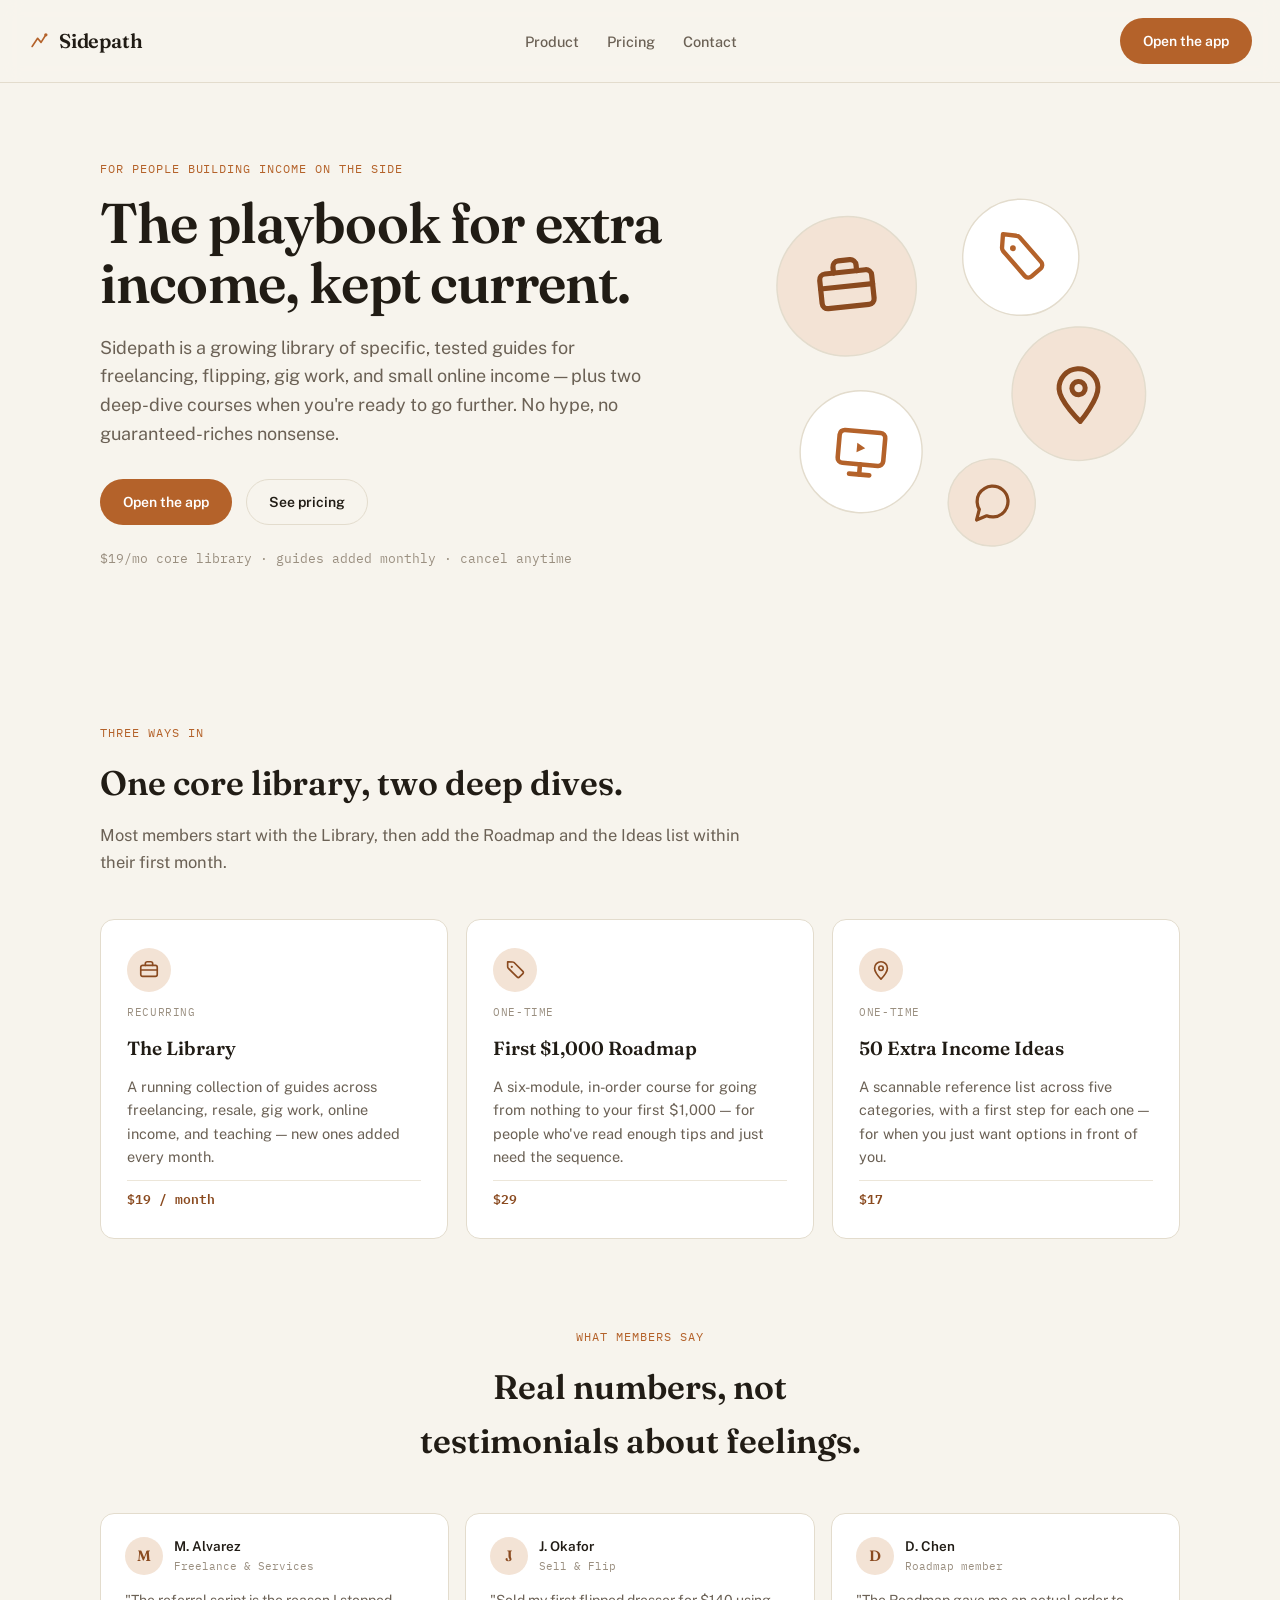
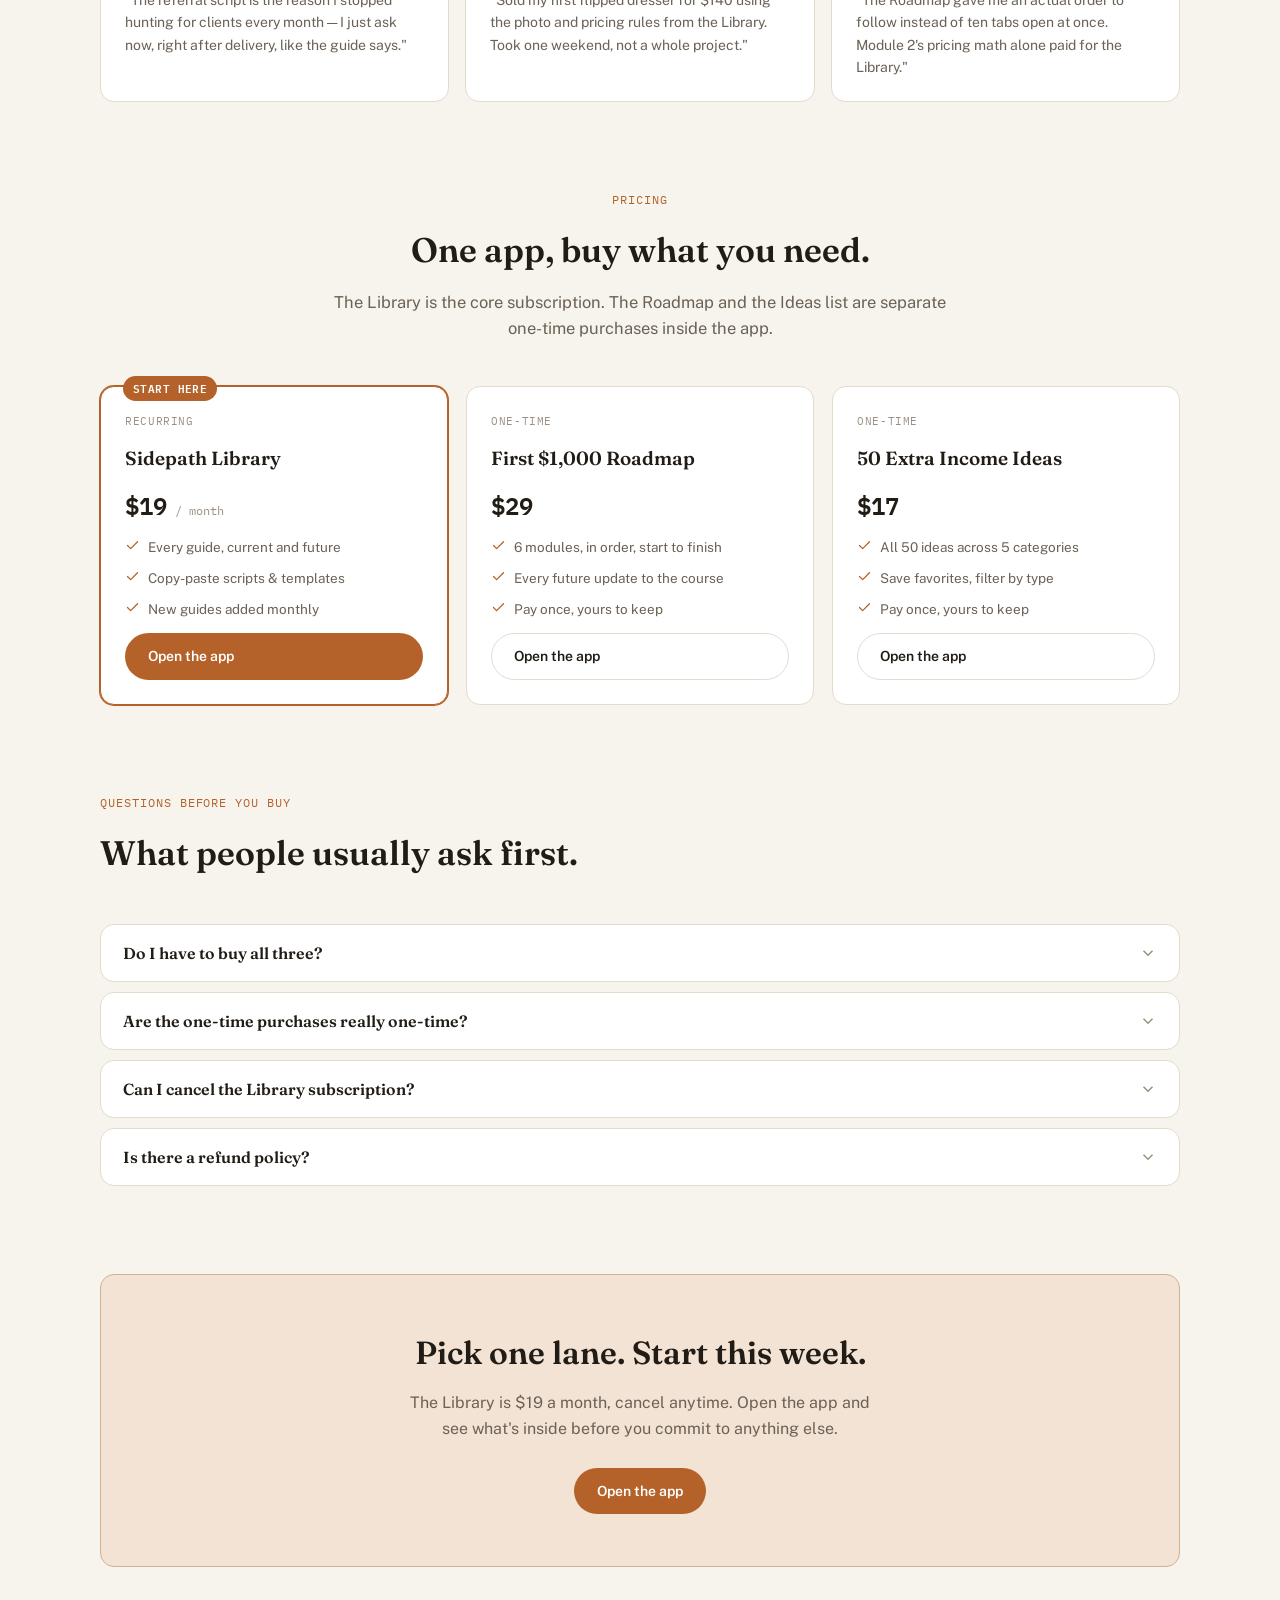
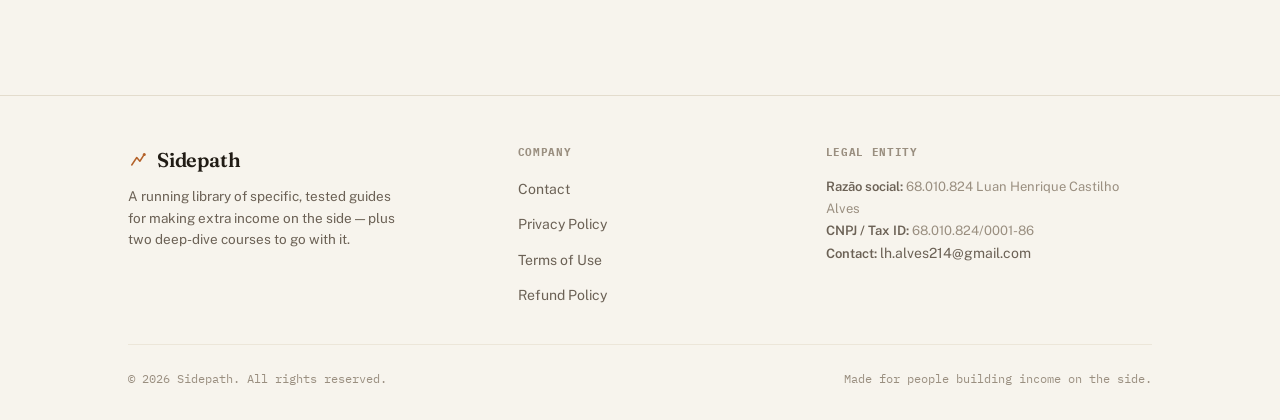
==== index.html @ c74b39d9 "Add marketing site (vitrine) at the domain root, move app to /app Public-facing site: homepage, pric" ====
<!doctype html>
<html lang="en">
<head>
<meta charset="UTF-8">
<meta name="viewport" content="width=device-width, initial-scale=1.0">
<title>Sidepath — Extra Income, Explained</title>
<meta name="description" content="A running library of specific, tested guides for making extra income on the side — plus two deep-dive courses. No hype, updated monthly.">
<link rel="stylesheet" href="/marketing.css">
</head>
<body>

<svg style="display:none" aria-hidden="true">
  <symbol id="icon-check" viewBox="0 0 24 24" fill="none" stroke="currentColor" stroke-width="2" stroke-linecap="round" stroke-linejoin="round"><polyline points="20 6 9 17 4 12"/></symbol>
  <symbol id="icon-freelance" viewBox="0 0 24 24" fill="none" stroke="currentColor" stroke-width="1.8" stroke-linecap="round" stroke-linejoin="round"><rect x="3" y="7" width="18" height="12" rx="2"/><path d="M8 7V5a2 2 0 0 1 2-2h4a2 2 0 0 1 2 2v2"/><line x1="3" y1="12" x2="21" y2="12"/></symbol>
  <symbol id="icon-sell" viewBox="0 0 24 24" fill="none" stroke="currentColor" stroke-width="1.8" stroke-linecap="round" stroke-linejoin="round"><path d="M20.59 13.41 11 3.83A2 2 0 0 0 9.59 3.24L4 3v5.59a2 2 0 0 0 .59 1.41l9.59 9.59a2 2 0 0 0 2.82 0l3.59-3.59a2 2 0 0 0 0-2.59Z"/><circle cx="8.5" cy="8.5" r="1.2" fill="currentColor" stroke="none"/></symbol>
  <symbol id="icon-gig" viewBox="0 0 24 24" fill="none" stroke="currentColor" stroke-width="1.8" stroke-linecap="round" stroke-linejoin="round"><path d="M12 22s7-7.5 7-12a7 7 0 1 0-14 0c0 4.5 7 12 7 12z"/><circle cx="12" cy="10" r="2.4"/></symbol>
  <symbol id="icon-online" viewBox="0 0 24 24" fill="none" stroke="currentColor" stroke-width="1.8" stroke-linecap="round" stroke-linejoin="round"><rect x="3" y="4" width="18" height="13" rx="2"/><line x1="8" y1="21" x2="16" y2="21"/><line x1="12" y1="17" x2="12" y2="21"/><path d="M10.2 8.6v3.8l3.3-1.9Z" fill="currentColor" stroke="none"/></symbol>
  <symbol id="icon-teach" viewBox="0 0 24 24" fill="none" stroke="currentColor" stroke-width="1.8" stroke-linecap="round" stroke-linejoin="round"><path d="M21 11.5a8.38 8.38 0 0 1-.9 3.8 8.5 8.5 0 0 1-7.6 4.7 8.38 8.38 0 0 1-3.8-.9L3 21l1.9-5.7a8.38 8.38 0 0 1-.9-3.8 8.5 8.5 0 0 1 4.7-7.6 8.38 8.38 0 0 1 3.8-.9h.5a8.48 8.48 0 0 1 8 8v.5z"/></symbol>
</svg>

<header class="site-nav">
  <a href="/" class="brand">
    <svg width="22" height="22" viewBox="0 0 32 32" aria-hidden="true"><path d="M6 24 L14 12 L19 18 L26 7" fill="none" stroke="currentColor" stroke-width="2.4" stroke-linecap="round" stroke-linejoin="round"/><circle cx="26" cy="7" r="2.4" fill="currentColor"/></svg>
    <span class="brand-name">Sidepath</span>
  </a>
  <nav class="nav-links">
    <a href="#product">Product</a>
    <a href="#pricing">Pricing</a>
    <a href="/contact.html">Contact</a>
  </nav>
  <a href="/app/" class="btn btn-primary">Open the app</a>
</header>

<main>

  <section class="shell hero">
    <div>
      <div class="eyebrow">For people building income on the side</div>
      <h1>The playbook for extra income, kept current.</h1>
      <p class="hero-lede">Sidepath is a growing library of specific, tested guides for freelancing, flipping, gig work, and small online income — plus two deep-dive courses when you're ready to go further. No hype, no guaranteed-riches nonsense.</p>
      <div class="hero-cta-row">
        <a href="/app/" class="btn btn-primary">Open the app</a>
        <a href="#pricing" class="btn btn-ghost">See pricing</a>
      </div>
      <span class="hero-note">$19/mo core library &middot; guides added monthly &middot; cancel anytime</span>
    </div>
    <svg class="hero-art" viewBox="0 0 320 260" aria-hidden="true">
      <g transform="rotate(-6 90 76)"><circle cx="90" cy="76" r="48" fill="var(--accent-soft)" stroke="var(--line)"/><use href="#icon-freelance" x="66" y="52" width="48" height="48" style="color:var(--accent-strong)"/></g>
      <g transform="rotate(4 210 56)"><circle cx="210" cy="56" r="40" fill="var(--paper-raised)" stroke="var(--line)"/><use href="#icon-sell" x="190" y="36" width="40" height="40" style="color:var(--accent)"/></g>
      <g transform="rotate(-3 250 150)"><circle cx="250" cy="150" r="46" fill="var(--accent-soft)" stroke="var(--line)"/><use href="#icon-gig" x="227" y="127" width="46" height="46" style="color:var(--accent-strong)"/></g>
      <g transform="rotate(5 100 190)"><circle cx="100" cy="190" r="42" fill="var(--paper-raised)" stroke="var(--line)"/><use href="#icon-online" x="79" y="169" width="42" height="42" style="color:var(--accent)"/></g>
      <g transform="rotate(-4 190 225)"><circle cx="190" cy="225" r="30" fill="var(--accent-soft)" stroke="var(--line)"/><use href="#icon-teach" x="175" y="210" width="30" height="30" style="color:var(--accent-strong)"/></g>
    </svg>
  </section>

  <section class="shell section" id="product">
    <div class="section-head">
      <div class="eyebrow">Three ways in</div>
      <h2>One core library, two deep dives.</h2>
      <p>Most members start with the Library, then add the Roadmap and the Ideas list within their first month.</p>
    </div>
    <div class="pillars-grid">
      <div class="pillar-card">
        <span class="pillar-icon"><svg viewBox="0 0 24 24"><use href="#icon-freelance"/></svg></span>
        <span class="pillar-kind">Recurring</span>
        <h3>The Library</h3>
        <p>A running collection of guides across freelancing, resale, gig work, online income, and teaching — new ones added every month.</p>
        <span class="pillar-price">$19 / month</span>
      </div>
      <div class="pillar-card">
        <span class="pillar-icon"><svg viewBox="0 0 24 24"><use href="#icon-sell"/></svg></span>
        <span class="pillar-kind">One-time</span>
        <h3>First $1,000 Roadmap</h3>
        <p>A six-module, in-order course for going from nothing to your first $1,000 — for people who've read enough tips and just need the sequence.</p>
        <span class="pillar-price">$29</span>
      </div>
      <div class="pillar-card">
        <span class="pillar-icon"><svg viewBox="0 0 24 24"><use href="#icon-gig"/></svg></span>
        <span class="pillar-kind">One-time</span>
        <h3>50 Extra Income Ideas</h3>
        <p>A scannable reference list across five categories, with a first step for each one — for when you just want options in front of you.</p>
        <span class="pillar-price">$17</span>
      </div>
    </div>
  </section>

  <section class="shell section" style="padding-top:0">
    <div class="section-head center" style="margin-left:auto;margin-right:auto">
      <div class="eyebrow">What members say</div>
      <h2>Real numbers, not testimonials about feelings.</h2>
    </div>
    <div class="testimonial-grid">
      <div class="testimonial-card">
        <div class="testimonial-head">
          <span class="avatar-circle">M</span>
          <div><span class="t-name">M. Alvarez</span><span class="t-role">Freelance &amp; Services</span></div>
        </div>
        <p>"The referral script is the reason I stopped hunting for clients every month — I just ask now, right after delivery, like the guide says."</p>
      </div>
      <div class="testimonial-card">
        <div class="testimonial-head">
          <span class="avatar-circle">J</span>
          <div><span class="t-name">J. Okafor</span><span class="t-role">Sell &amp; Flip</span></div>
        </div>
        <p>"Sold my first flipped dresser for $140 using the photo and pricing rules from the Library. Took one weekend, not a whole project."</p>
      </div>
      <div class="testimonial-card">
        <div class="testimonial-head">
          <span class="avatar-circle">D</span>
          <div><span class="t-name">D. Chen</span><span class="t-role">Roadmap member</span></div>
        </div>
        <p>"The Roadmap gave me an actual order to follow instead of ten tabs open at once. Module 2's pricing math alone paid for the Library."</p>
      </div>
    </div>
  </section>

  <section class="shell section" id="pricing" style="padding-top:0">
    <div class="section-head center" style="margin-left:auto;margin-right:auto">
      <div class="eyebrow">Pricing</div>
      <h2>One app, buy what you need.</h2>
      <p>The Library is the core subscription. The Roadmap and the Ideas list are separate one-time purchases inside the app.</p>
    </div>
    <div class="pricing-grid">
      <div class="price-card primary">
        <span class="best-for-badge">Start here</span>
        <span class="price-kind">Recurring</span>
        <span class="price-name">Sidepath Library</span>
        <div class="price-figures"><span class="price-full">$19</span><span class="price-period">/ month</span></div>
        <ul class="price-features">
          <li><svg viewBox="0 0 24 24"><use href="#icon-check"/></svg>Every guide, current and future</li>
          <li><svg viewBox="0 0 24 24"><use href="#icon-check"/></svg>Copy-paste scripts &amp; templates</li>
          <li><svg viewBox="0 0 24 24"><use href="#icon-check"/></svg>New guides added monthly</li>
        </ul>
        <a href="/app/" class="btn btn-primary">Open the app</a>
      </div>
      <div class="price-card">
        <span class="price-kind">One-time</span>
        <span class="price-name">First $1,000 Roadmap</span>
        <div class="price-figures"><span class="price-full">$29</span></div>
        <ul class="price-features">
          <li><svg viewBox="0 0 24 24"><use href="#icon-check"/></svg>6 modules, in order, start to finish</li>
          <li><svg viewBox="0 0 24 24"><use href="#icon-check"/></svg>Every future update to the course</li>
          <li><svg viewBox="0 0 24 24"><use href="#icon-check"/></svg>Pay once, yours to keep</li>
        </ul>
        <a href="/app/" class="btn btn-ghost">Open the app</a>
      </div>
      <div class="price-card">
        <span class="price-kind">One-time</span>
        <span class="price-name">50 Extra Income Ideas</span>
        <div class="price-figures"><span class="price-full">$17</span></div>
        <ul class="price-features">
          <li><svg viewBox="0 0 24 24"><use href="#icon-check"/></svg>All 50 ideas across 5 categories</li>
          <li><svg viewBox="0 0 24 24"><use href="#icon-check"/></svg>Save favorites, filter by type</li>
          <li><svg viewBox="0 0 24 24"><use href="#icon-check"/></svg>Pay once, yours to keep</li>
        </ul>
        <a href="/app/" class="btn btn-ghost">Open the app</a>
      </div>
    </div>
  </section>

  <section class="shell section" style="padding-top:0">
    <div class="section-head">
      <div class="eyebrow">Questions before you buy</div>
      <h2>What people usually ask first.</h2>
    </div>
    <div class="faq-list">
      <div class="faq-item">
        <button class="faq-question"><span>Do I have to buy all three?</span><svg class="chev" viewBox="0 0 24 24" width="18" height="18" fill="none" stroke="currentColor" stroke-width="2"><polyline points="6 9 12 15 18 9"/></svg></button>
        <div class="faq-answer"><p>No. The Library alone works on its own for $19/month. The Roadmap and the Ideas list are optional add-ons — buy either one whenever you actually want it, or never.</p></div>
      </div>
      <div class="faq-item">
        <button class="faq-question"><span>Are the one-time purchases really one-time?</span><svg class="chev" viewBox="0 0 24 24" width="18" height="18" fill="none" stroke="currentColor" stroke-width="2"><polyline points="6 9 12 15 18 9"/></svg></button>
        <div class="faq-answer"><p>Yes. Pay once for the Roadmap or the Ideas list and they're yours to keep — no recurring charge, no expiration.</p></div>
      </div>
      <div class="faq-item">
        <button class="faq-question"><span>Can I cancel the Library subscription?</span><svg class="chev" viewBox="0 0 24 24" width="18" height="18" fill="none" stroke="currentColor" stroke-width="2"><polyline points="6 9 12 15 18 9"/></svg></button>
        <div class="faq-answer"><p>Anytime, from inside the app — no retention calls, no hoops. Canceling only affects the Library; any Roadmap or Ideas purchase stays unlocked.</p></div>
      </div>
      <div class="faq-item">
        <button class="faq-question"><span>Is there a refund policy?</span><svg class="chev" viewBox="0 0 24 24" width="18" height="18" fill="none" stroke="currentColor" stroke-width="2"><polyline points="6 9 12 15 18 9"/></svg></button>
        <div class="faq-answer"><p>Yes — see our <a href="/refund.html">Refund Policy</a> for the exact windows and how to request one.</p></div>
      </div>
    </div>
  </section>

  <section class="shell section" style="padding-top:0">
    <div class="final-cta">
      <h2>Pick one lane. Start this week.</h2>
      <p>The Library is $19 a month, cancel anytime. Open the app and see what's inside before you commit to anything else.</p>
      <a href="/app/" class="btn btn-primary">Open the app</a>
    </div>
  </section>

</main>

<footer class="site-footer">
  <div class="shell">
    <div class="footer-grid">
      <div class="footer-brand">
        <a href="/" class="brand">
          <svg width="20" height="20" viewBox="0 0 32 32" aria-hidden="true"><path d="M6 24 L14 12 L19 18 L26 7" fill="none" stroke="currentColor" stroke-width="2.4" stroke-linecap="round" stroke-linejoin="round"/><circle cx="26" cy="7" r="2.4" fill="currentColor"/></svg>
          <span class="brand-name">Sidepath</span>
        </a>
        <p>A running library of specific, tested guides for making extra income on the side — plus two deep-dive courses to go with it.</p>
      </div>
      <div class="footer-col">
        <h4>Company</h4>
        <ul>
          <li><a href="/contact.html">Contact</a></li>
          <li><a href="/privacy.html">Privacy Policy</a></li>
          <li><a href="/terms.html">Terms of Use</a></li>
          <li><a href="/refund.html">Refund Policy</a></li>
        </ul>
      </div>
      <div class="footer-col">
        <h4>Legal entity</h4>
        <p class="footer-legal">
          <strong>Razão social:</strong> 68.010.824 Luan Henrique Castilho Alves<br>
          <strong>CNPJ / Tax ID:</strong> 68.010.824/0001-86<br>
          <strong>Contact:</strong> <a href="mailto:lh.alves214@gmail.com">lh.alves214@gmail.com</a>
        </p>
      </div>
    </div>
    <div class="footer-bottom">
      <span>&copy; 2026 Sidepath. All rights reserved.</span>
      <span>Made for people building income on the side.</span>
    </div>
  </div>
</footer>

<script src="/marketing.js"></script>
</body>
</html>
---- marketing.css ----
@import url('https://fonts.googleapis.com/css2?family=Fraunces:opsz,wght@9..144,500;9..144,600;9..144,700&family=Public+Sans:wght@400;500;600;700&family=IBM+Plex+Mono:wght@400;500;600&display=swap');

:root {
  --paper: #f7f4ed;
  --paper-raised: #ffffff;
  --ink: #211c15;
  --ink-soft: #6b6155;
  --ink-faint: #9a8f80;
  --accent: #b4622a;
  --accent-strong: #8a4a1f;
  --accent-soft: #f3e3d5;
  --line: #e3dccd;
  --line-soft: #ece6d9;
  --gold: #7a7020;
  --gold-soft: #eeead0;
  --danger: #a33c31;
  --radius: 14px;
  --radius-sm: 9px;
}

@media (prefers-color-scheme: dark) {
  :root:not([data-theme="light"]) {
    --paper: #17140f;
    --paper-raised: #201c15;
    --ink: #efe9de;
    --ink-soft: #b3a897;
    --ink-faint: #7d7364;
    --accent: #e08a4f;
    --accent-strong: #f0a56f;
    --accent-soft: #3a2a1a;
    --line: #362f24;
    --line-soft: #2a251c;
    --gold: #cdc267;
    --gold-soft: #322f1a;
    --danger: #d68577;
  }
}

:root[data-theme="dark"] {
  --paper: #17140f;
  --paper-raised: #201c15;
  --ink: #efe9de;
  --ink-soft: #b3a897;
  --ink-faint: #7d7364;
  --accent: #e08a4f;
  --accent-strong: #f0a56f;
  --accent-soft: #3a2a1a;
  --line: #362f24;
  --line-soft: #2a251c;
  --gold: #cdc267;
  --gold-soft: #322f1a;
  --danger: #d68577;
}

* { box-sizing: border-box; }

html, body { margin: 0; background: var(--paper); color: var(--ink); }

body {
  font-family: 'Public Sans', system-ui, -apple-system, sans-serif;
  line-height: 1.6;
  -webkit-font-smoothing: antialiased;
}

a { color: inherit; }

h1, h2, h3 {
  font-family: 'Fraunces', Georgia, serif;
  font-weight: 600;
  text-wrap: balance;
  margin: 0;
}

p { margin: 0 0 14px; }

img, svg { max-width: 100%; }

/* ---------- Header ---------- */

.site-nav {
  position: sticky;
  top: 0;
  z-index: 20;
  display: flex;
  align-items: center;
  justify-content: space-between;
  gap: 24px;
  padding: 18px 28px;
  background: color-mix(in srgb, var(--paper) 88%, transparent);
  backdrop-filter: blur(10px);
  border-bottom: 1px solid var(--line);
  flex-wrap: wrap;
}

.brand {
  display: flex;
  align-items: center;
  gap: 9px;
  color: var(--accent);
  text-decoration: none;
}

.brand-name {
  font-family: 'Fraunces', Georgia, serif;
  font-weight: 600;
  font-size: 20px;
  color: var(--ink);
  letter-spacing: -0.01em;
}

.nav-links {
  display: flex;
  align-items: center;
  gap: 28px;
  flex-wrap: wrap;
}

.nav-links a {
  text-decoration: none;
  color: var(--ink-soft);
  font-size: 14.5px;
  font-weight: 500;
}

.nav-links a:hover { color: var(--ink); }

.btn {
  display: inline-flex;
  align-items: center;
  gap: 6px;
  font-weight: 600;
  font-size: 14px;
  border-radius: 999px;
  padding: 11px 22px;
  border: 1px solid transparent;
  cursor: pointer;
  text-decoration: none;
  transition: background 0.15s, border-color 0.15s, transform 0.1s;
}

.btn:active { transform: scale(0.98); }
.btn-primary { background: var(--accent); color: #fff; }
.btn-primary:hover { background: var(--accent-strong); }
.btn-ghost { background: transparent; border-color: var(--line); color: var(--ink); }
.btn-ghost:hover { border-color: var(--accent); }

/* ---------- Layout shell ---------- */

.shell {
  max-width: 1080px;
  margin: 0 auto;
  padding: 0 28px;
}

.section { padding: 88px 0; }
.section-tight { padding: 56px 0; }
.section-head { max-width: 640px; margin-bottom: 44px; }
.section-head.center { margin-left: auto; margin-right: auto; text-align: center; }

.eyebrow {
  font-family: 'IBM Plex Mono', monospace;
  font-size: 12px;
  letter-spacing: 0.08em;
  text-transform: uppercase;
  color: var(--accent);
  margin-bottom: 14px;
}

.section-head h2 {
  font-size: clamp(26px, 3.4vw, 34px);
  margin-bottom: 12px;
}

.section-head p {
  color: var(--ink-soft);
  font-size: 16.5px;
  margin: 0;
}

/* ---------- Hero ---------- */

.hero {
  padding: 76px 0 64px;
  display: grid;
  grid-template-columns: 1.1fr 0.9fr;
  gap: 48px;
  align-items: center;
}

@media (max-width: 860px) {
  .hero { grid-template-columns: 1fr; padding-top: 48px; }
}

.hero h1 {
  font-size: clamp(36px, 5.4vw, 56px);
  line-height: 1.08;
  letter-spacing: -0.015em;
  margin-bottom: 20px;
}

.hero-lede {
  font-size: 18px;
  color: var(--ink-soft);
  max-width: 52ch;
  margin-bottom: 30px;
}

.hero-cta-row {
  display: flex;
  align-items: center;
  gap: 14px;
  flex-wrap: wrap;
  margin-bottom: 20px;
}

.hero-note {
  font-family: 'IBM Plex Mono', monospace;
  font-size: 12.5px;
  color: var(--ink-faint);
}

.hero-art {
  width: 100%;
  height: auto;
}

/* ---------- Pillars ---------- */

.pillars-grid {
  display: grid;
  grid-template-columns: repeat(3, 1fr);
  gap: 18px;
}

@media (max-width: 820px) {
  .pillars-grid { grid-template-columns: 1fr; }
}

.pillar-card {
  background: var(--paper-raised);
  border: 1px solid var(--line);
  border-radius: var(--radius);
  padding: 28px 26px;
  display: flex;
  flex-direction: column;
  gap: 12px;
}

.pillar-icon {
  width: 44px;
  height: 44px;
  border-radius: 50%;
  background: var(--accent-soft);
  color: var(--accent-strong);
  display: flex;
  align-items: center;
  justify-content: center;
  flex-shrink: 0;
}

.pillar-icon svg { width: 22px; height: 22px; }

.pillar-kind {
  font-family: 'IBM Plex Mono', monospace;
  font-size: 10.5px;
  letter-spacing: 0.06em;
  text-transform: uppercase;
  color: var(--ink-faint);
}

.pillar-card h3 { font-size: 19px; }

.pillar-card p {
  color: var(--ink-soft);
  font-size: 14.5px;
  margin: 0;
  flex-grow: 1;
}

.pillar-price {
  font-family: 'IBM Plex Mono', monospace;
  font-size: 13px;
  font-weight: 600;
  color: var(--accent-strong);
  padding-top: 8px;
  border-top: 1px solid var(--line-soft);
}

/* ---------- Testimonials (shared look w/ app) ---------- */

.avatar-circle {
  width: 38px;
  height: 38px;
  border-radius: 50%;
  background: var(--accent-soft);
  color: var(--accent-strong);
  display: flex;
  align-items: center;
  justify-content: center;
  font-family: 'Fraunces', Georgia, serif;
  font-weight: 600;
  font-size: 15px;
  flex-shrink: 0;
}

.testimonial-grid {
  display: grid;
  grid-template-columns: repeat(3, 1fr);
  gap: 16px;
}

@media (max-width: 820px) {
  .testimonial-grid { grid-template-columns: 1fr; }
}

.testimonial-card {
  background: var(--paper-raised);
  border: 1px solid var(--line);
  border-radius: var(--radius);
  padding: 22px 24px;
}

.testimonial-head {
  display: flex;
  align-items: center;
  gap: 11px;
  margin-bottom: 13px;
}

.t-name { display: block; font-weight: 600; font-size: 13.5px; color: var(--ink); }
.t-role {
  display: block;
  font-size: 11px;
  color: var(--ink-faint);
  font-family: 'IBM Plex Mono', monospace;
  margin-top: 1px;
}
.testimonial-card p { font-size: 14px; color: var(--ink-soft); margin: 0; }

/* ---------- Pricing ---------- */

.pricing-grid {
  display: grid;
  grid-template-columns: repeat(3, 1fr);
  gap: 18px;
}

@media (max-width: 820px) {
  .pricing-grid { grid-template-columns: 1fr; }
}

.price-card {
  position: relative;
  background: var(--paper-raised);
  border: 1px solid var(--line);
  border-radius: var(--radius);
  padding: 26px 24px 24px;
  display: flex;
  flex-direction: column;
  gap: 13px;
}

.price-card.primary { border-color: var(--accent); box-shadow: 0 0 0 1px var(--accent); }

.best-for-badge {
  position: absolute;
  top: -11px;
  left: 22px;
  background: var(--accent);
  color: #fff;
  font-family: 'IBM Plex Mono', monospace;
  font-size: 10.5px;
  font-weight: 600;
  letter-spacing: 0.04em;
  text-transform: uppercase;
  padding: 4px 10px;
  border-radius: 999px;
}

.price-kind {
  font-family: 'IBM Plex Mono', monospace;
  font-size: 10.5px;
  letter-spacing: 0.06em;
  text-transform: uppercase;
  color: var(--ink-faint);
}

.price-name { font-family: 'Fraunces', Georgia, serif; font-size: 19px; font-weight: 600; }

.price-figures {
  display: flex;
  align-items: baseline;
  gap: 8px;
  font-family: 'IBM Plex Mono', monospace;
  font-variant-numeric: tabular-nums;
}

.price-full { font-size: 24px; font-weight: 600; }
.price-period { font-size: 12px; color: var(--ink-faint); }

.price-features {
  list-style: none;
  margin: 0;
  padding: 0;
  flex-grow: 1;
  display: flex;
  flex-direction: column;
  gap: 9px;
}

.price-features li {
  display: flex;
  align-items: flex-start;
  gap: 8px;
  font-size: 13.5px;
  color: var(--ink-soft);
}

.price-features svg { width: 15px; height: 15px; flex-shrink: 0; margin-top: 1px; color: var(--accent); }

/* ---------- FAQ ---------- */

.faq-list { display: flex; flex-direction: column; gap: 10px; }

.faq-item {
  background: var(--paper-raised);
  border: 1px solid var(--line);
  border-radius: var(--radius);
  overflow: hidden;
}

.faq-question {
  width: 100%;
  display: flex;
  align-items: center;
  justify-content: space-between;
  gap: 12px;
  background: none;
  border: none;
  padding: 18px 22px;
  cursor: pointer;
  text-align: left;
  font-family: 'Fraunces', Georgia, serif;
  font-weight: 600;
  font-size: 16px;
  color: var(--ink);
}

.faq-question .chev { flex-shrink: 0; transition: transform 0.2s; color: var(--ink-faint); }
.faq-item[data-open="true"] .chev { transform: rotate(180deg); }

.faq-answer { max-height: 0; overflow: hidden; transition: max-height 0.25s ease; padding: 0 22px; }
.faq-item[data-open="true"] .faq-answer { max-height: 300px; padding: 0 22px 20px; }
.faq-answer p { color: var(--ink-soft); font-size: 14.5px; margin: 0; max-width: 64ch; }

/* ---------- Final CTA ---------- */

.final-cta {
  background: var(--accent-soft);
  border: 1px solid color-mix(in srgb, var(--accent) 35%, var(--line));
  border-radius: var(--radius);
  padding: 52px 40px;
  text-align: center;
}

.final-cta h2 { font-size: clamp(24px, 3vw, 32px); margin-bottom: 12px; }
.final-cta p { color: var(--ink-soft); max-width: 46ch; margin: 0 auto 26px; }

/* ---------- Footer ---------- */

.site-footer {
  border-top: 1px solid var(--line);
  margin-top: 40px;
  padding: 48px 0 32px;
}

.footer-grid {
  display: grid;
  grid-template-columns: 1.3fr 1fr 1.2fr;
  gap: 36px;
  margin-bottom: 36px;
}

@media (max-width: 760px) {
  .footer-grid { grid-template-columns: 1fr; gap: 28px; }
}

.footer-brand { display: flex; flex-direction: column; gap: 10px; }
.footer-brand p { color: var(--ink-soft); font-size: 13.5px; max-width: 34ch; margin: 0; }

.footer-col h4 {
  font-family: 'IBM Plex Mono', monospace;
  font-size: 11px;
  letter-spacing: 0.06em;
  text-transform: uppercase;
  color: var(--ink-faint);
  margin: 0 0 14px;
}

.footer-col ul { list-style: none; margin: 0; padding: 0; display: flex; flex-direction: column; gap: 10px; }
.footer-col a { text-decoration: none; color: var(--ink-soft); font-size: 14px; }
.footer-col a:hover { color: var(--accent); }

.footer-legal {
  font-size: 13px;
  color: var(--ink-faint);
  line-height: 1.7;
}

.footer-legal strong { color: var(--ink-soft); font-weight: 600; }

.footer-bottom {
  padding-top: 24px;
  border-top: 1px solid var(--line-soft);
  display: flex;
  justify-content: space-between;
  flex-wrap: wrap;
  gap: 10px;
  font-family: 'IBM Plex Mono', monospace;
  font-size: 12px;
  color: var(--ink-faint);
}

/* ---------- Legal / prose pages ---------- */

.legal-page { padding: 56px 0 90px; }

.legal-page .eyebrow { margin-bottom: 10px; }

.legal-page h1 {
  font-size: clamp(30px, 4vw, 40px);
  margin-bottom: 10px;
}

.legal-updated {
  font-family: 'IBM Plex Mono', monospace;
  font-size: 12.5px;
  color: var(--ink-faint);
  margin-bottom: 40px;
}

.legal-body { max-width: 72ch; }

.legal-body h2 {
  font-size: 20px;
  margin: 36px 0 12px;
}

.legal-body h2:first-child { margin-top: 0; }

.legal-body p, .legal-body li {
  color: var(--ink-soft);
  font-size: 15.5px;
}

.legal-body ul, .legal-body ol {
  padding-left: 22px;
  margin: 0 0 16px;
  display: flex;
  flex-direction: column;
  gap: 8px;
}

.legal-body a { color: var(--accent-strong); }

/* ---------- Contact page ---------- */

.contact-card {
  background: var(--paper-raised);
  border: 1px solid var(--line);
  border-radius: var(--radius);
  padding: 40px;
  text-align: center;
  max-width: 560px;
  margin: 0 auto;
}

.contact-card .avatar-circle { width: 52px; height: 52px; font-size: 20px; margin: 0 auto 18px; }
.contact-card h1 { font-size: 26px; margin-bottom: 10px; }
.contact-card p { color: var(--ink-soft); margin-bottom: 26px; }

.contact-email {
  display: inline-flex;
  align-items: center;
  gap: 8px;
  font-family: 'IBM Plex Mono', monospace;
  font-size: 15px;
}

.contact-note {
  margin-top: 22px;
  font-size: 13px;
  color: var(--ink-faint);
}
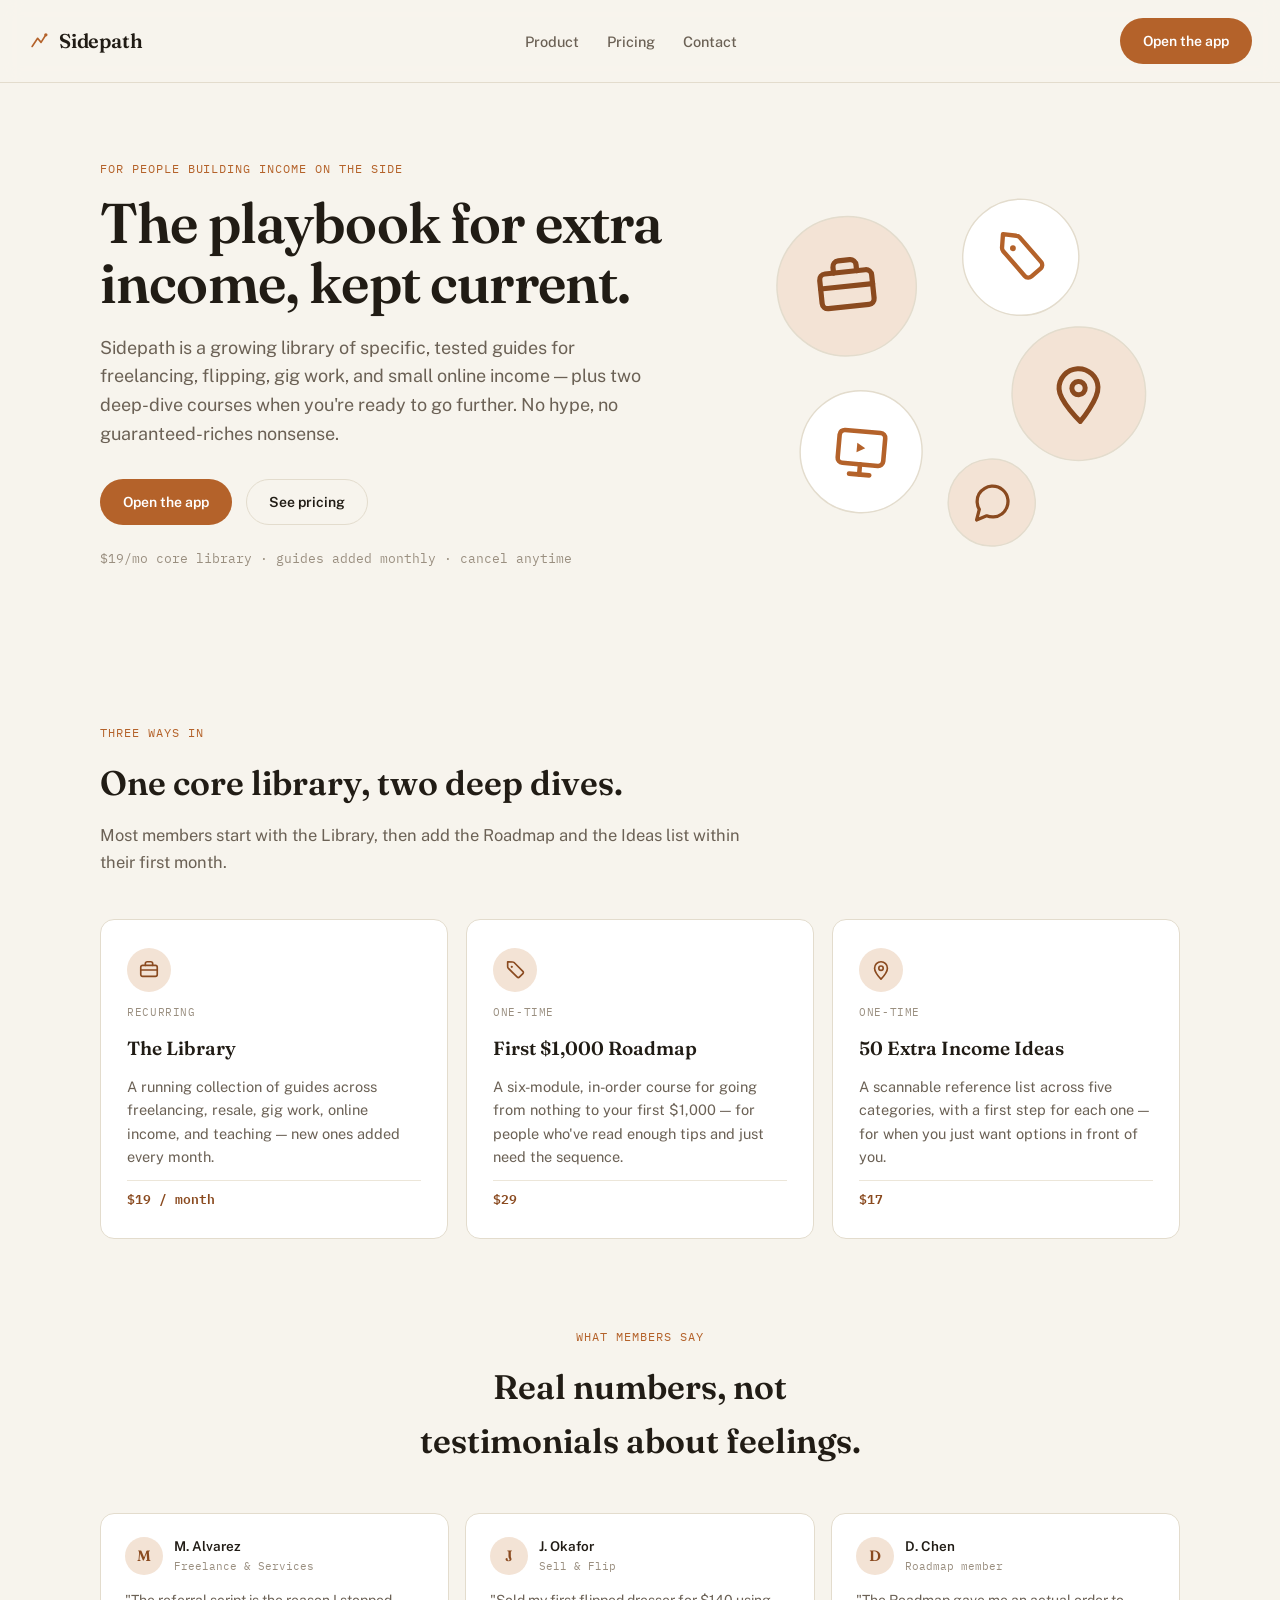
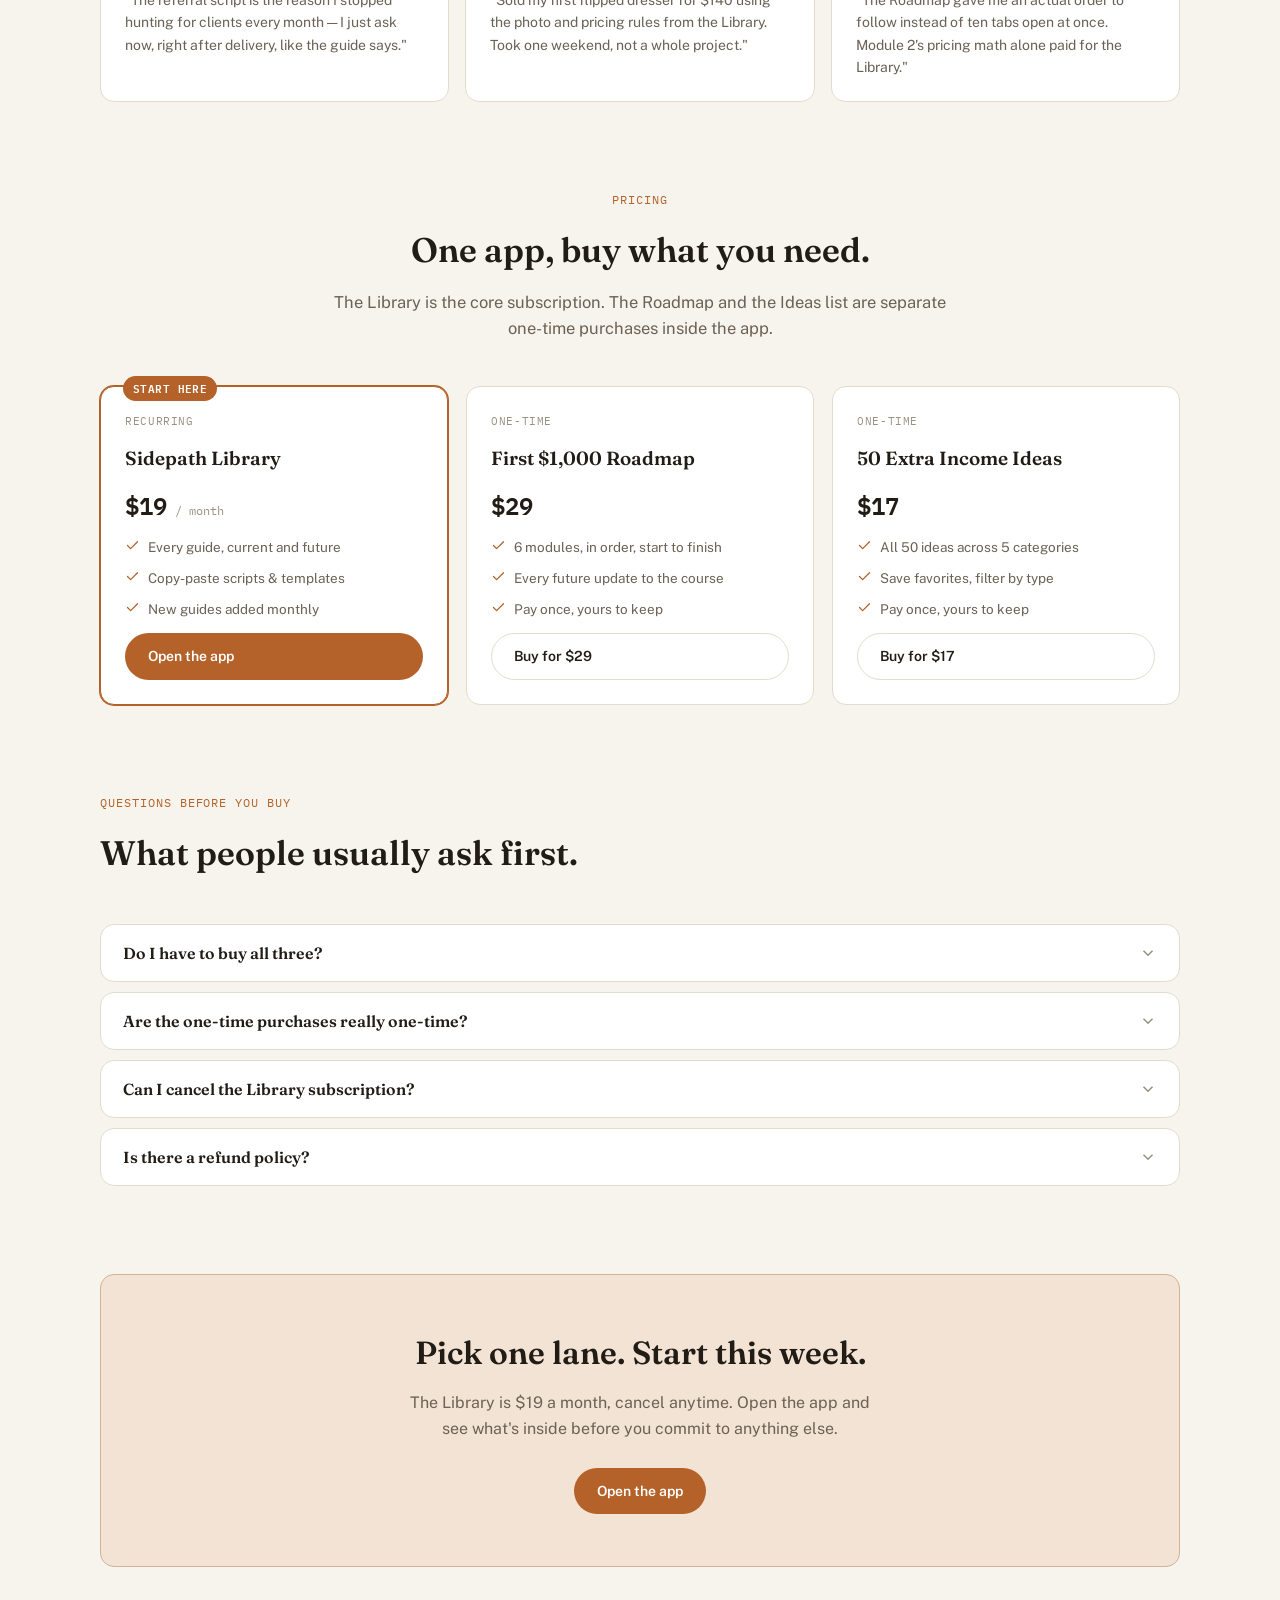
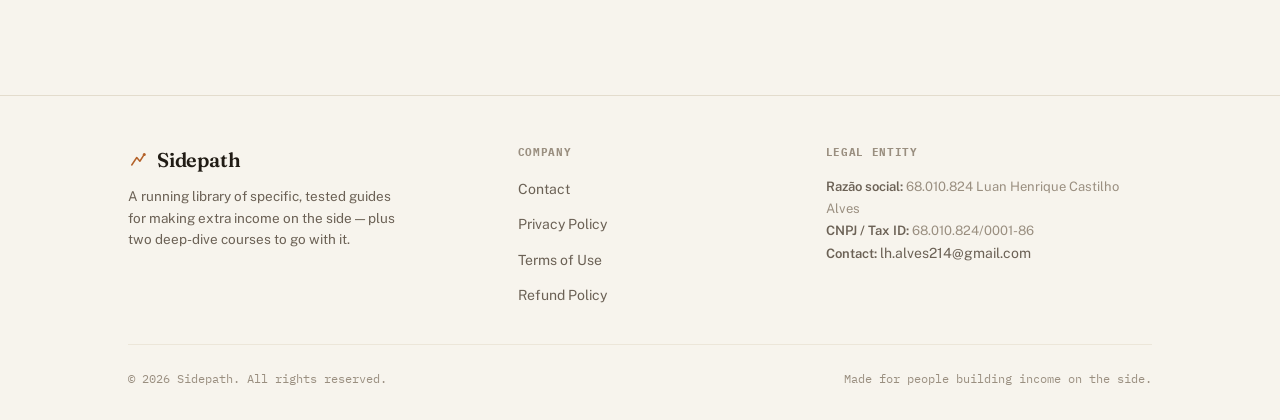
==== commit f274cbd0: "Wire real Stripe Payment Links into the unlock buttons Replace the demo unlock buttons (Roadmap, Ide" ====
--- a/index.html
+++ b/index.html
@@ -142,7 +142,7 @@
           <li><svg viewBox="0 0 24 24"><use href="#icon-check"/></svg>Every future update to the course</li>
           <li><svg viewBox="0 0 24 24"><use href="#icon-check"/></svg>Pay once, yours to keep</li>
         </ul>
-        <a href="/app/" class="btn btn-ghost">Open the app</a>
+        <a href="https://buy.stripe.com/14AfZj7Z60CCguTel30x201" class="btn btn-ghost">Buy for $29</a>
       </div>
       <div class="price-card">
         <span class="price-kind">One-time</span>
@@ -153,7 +153,7 @@
           <li><svg viewBox="0 0 24 24"><use href="#icon-check"/></svg>Save favorites, filter by type</li>
           <li><svg viewBox="0 0 24 24"><use href="#icon-check"/></svg>Pay once, yours to keep</li>
         </ul>
-        <a href="/app/" class="btn btn-ghost">Open the app</a>
+        <a href="https://buy.stripe.com/3cI28ta7efxw2E37WF0x202" class="btn btn-ghost">Buy for $17</a>
       </div>
     </div>
   </section>
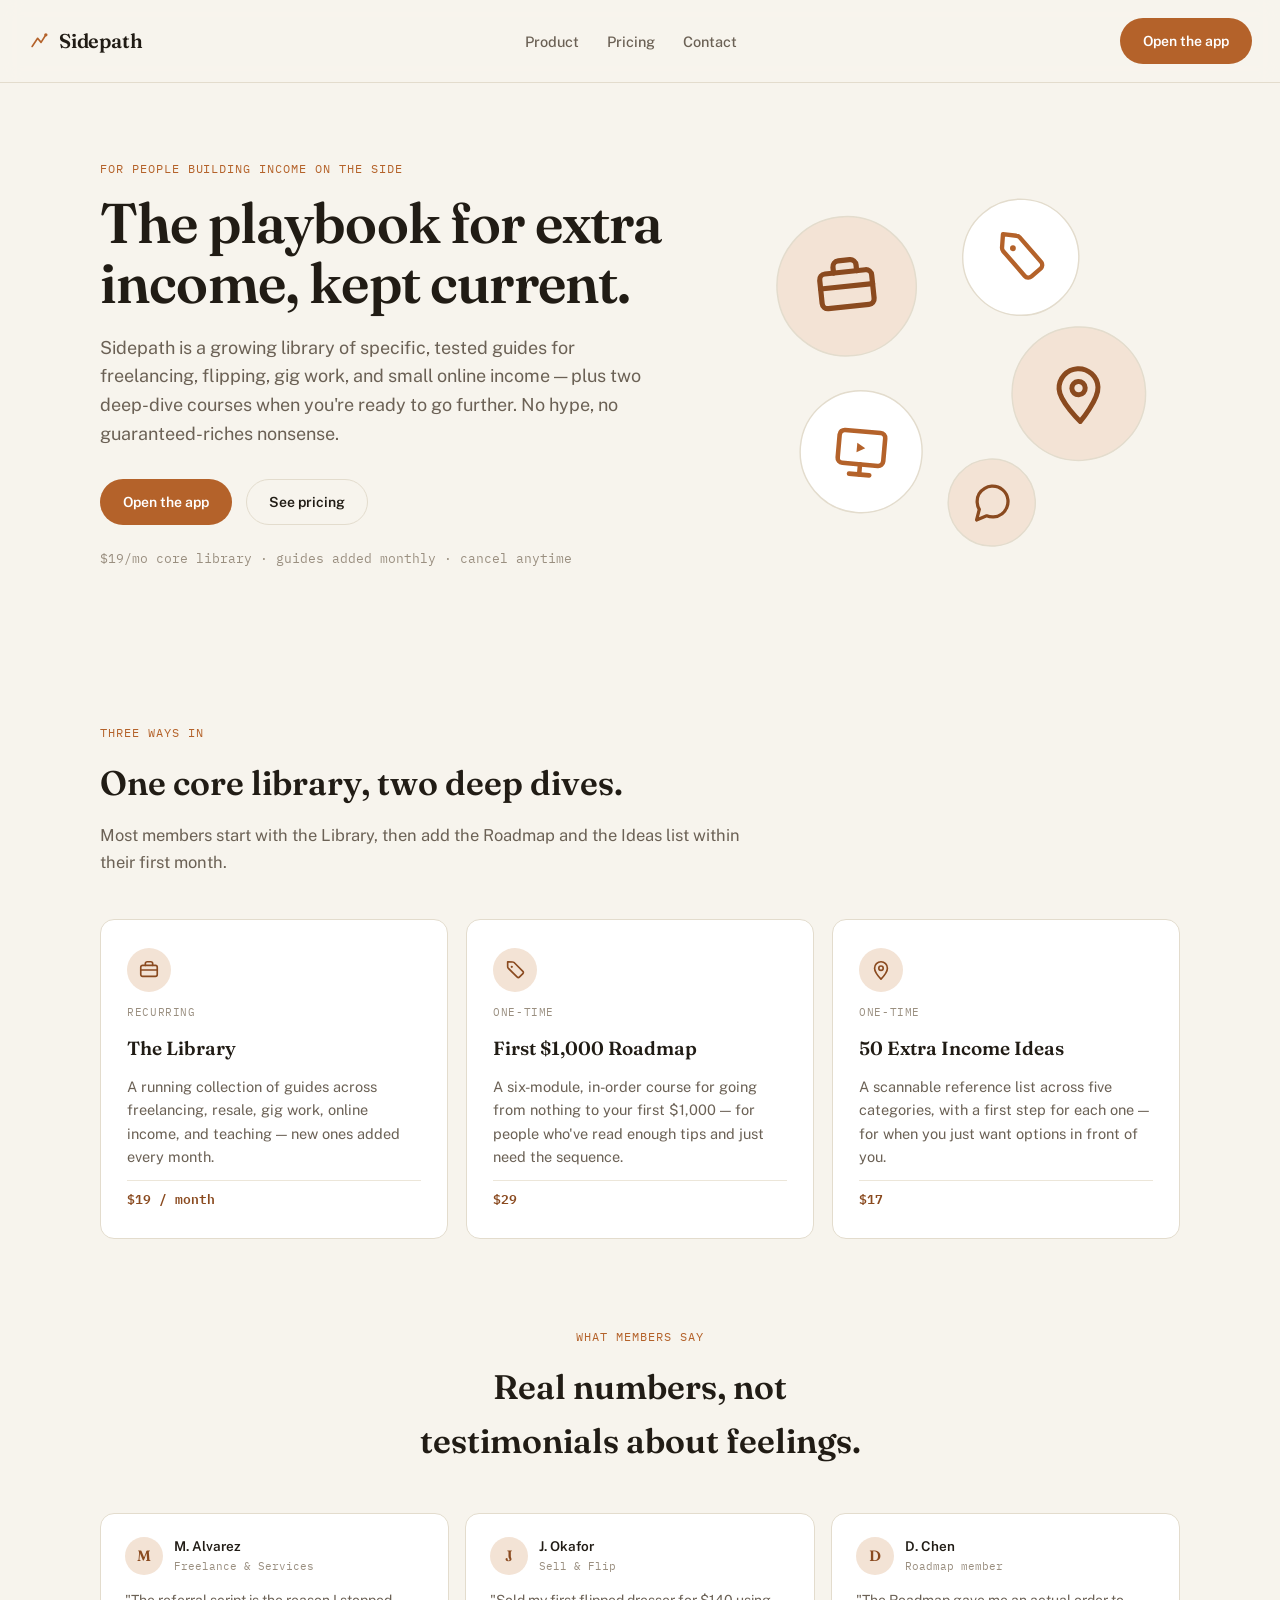
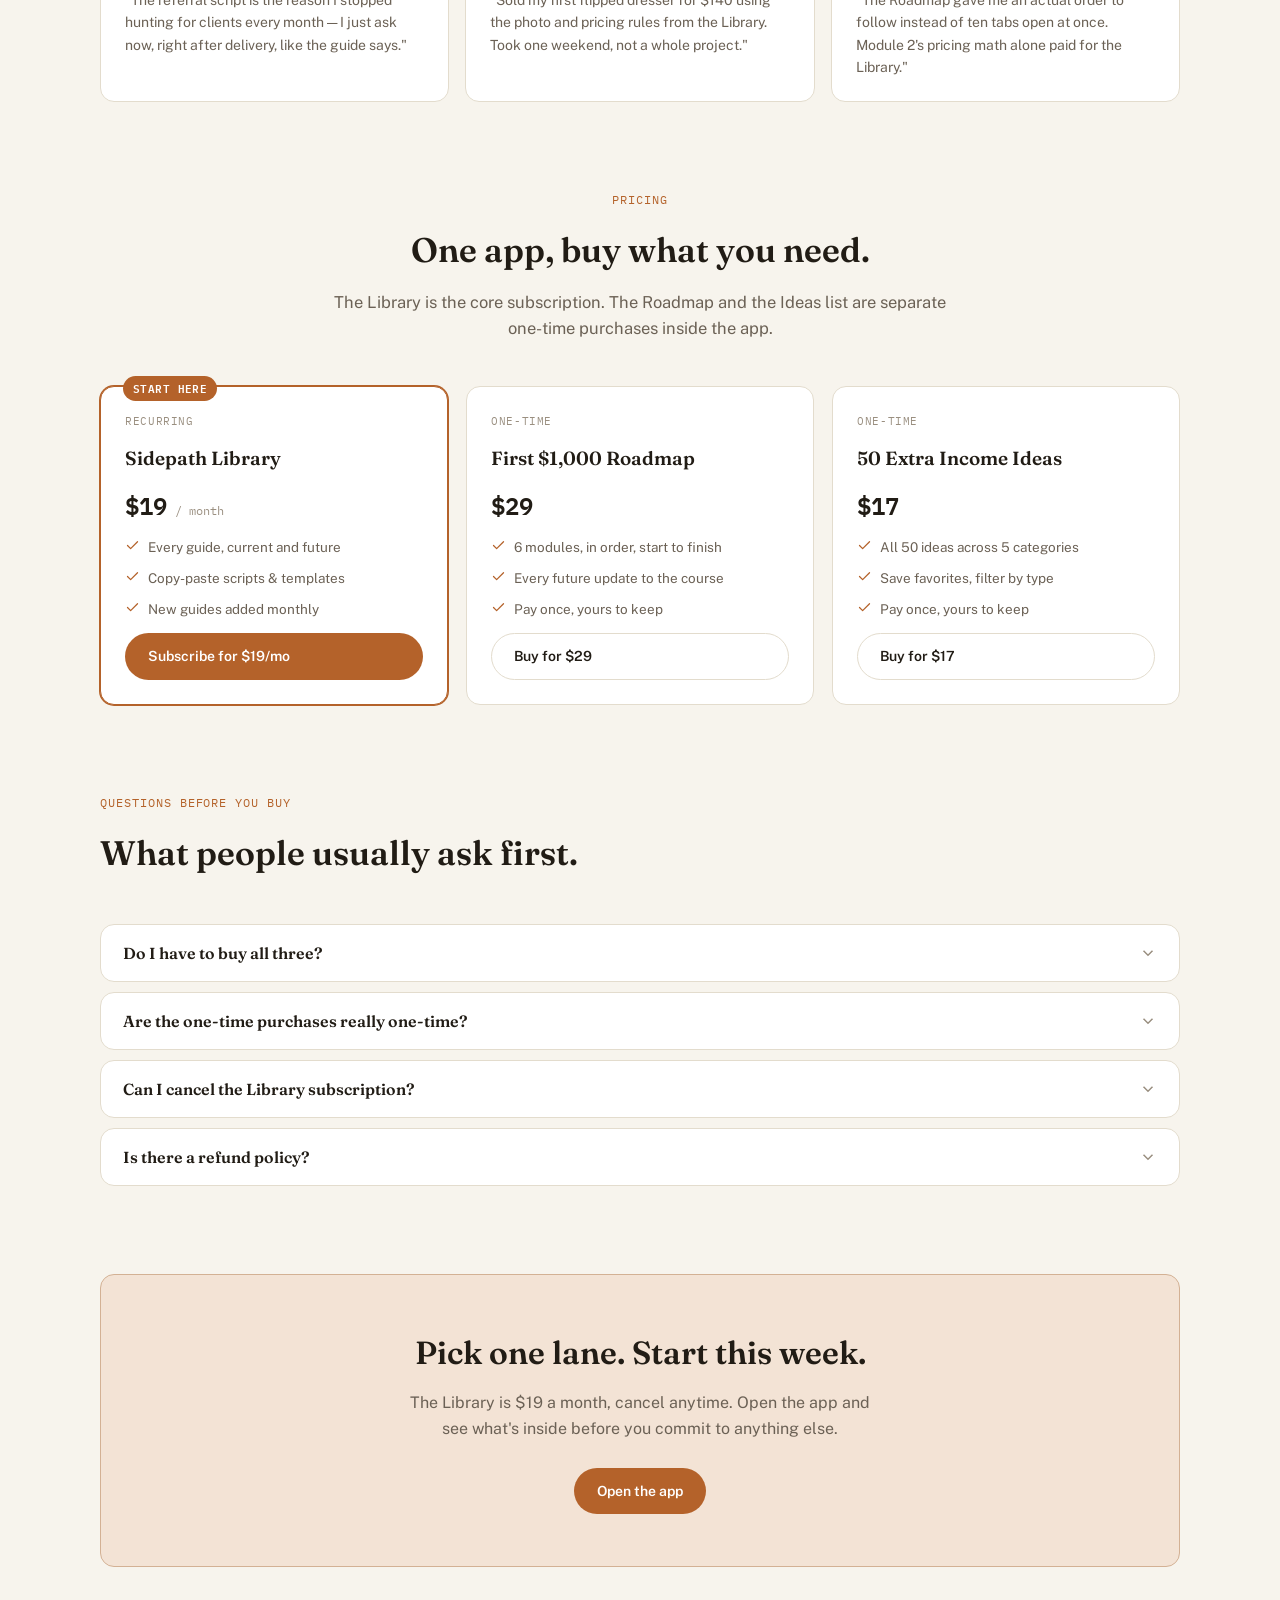
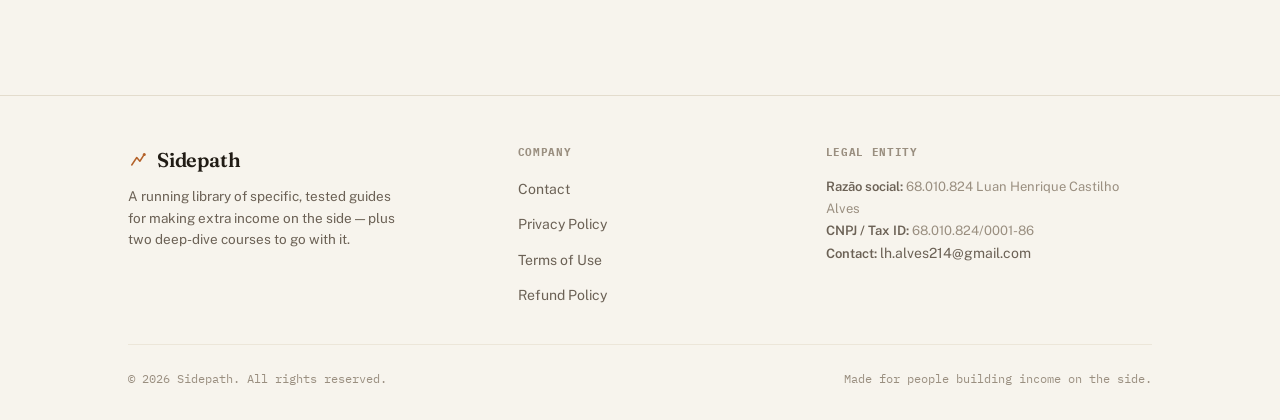
==== commit fcca407d: "Point the Library pricing card at real checkout, not the app "Open the app" read oddly next to two s" ====
--- a/index.html
+++ b/index.html
@@ -131,7 +131,7 @@
           <li><svg viewBox="0 0 24 24"><use href="#icon-check"/></svg>Copy-paste scripts &amp; templates</li>
           <li><svg viewBox="0 0 24 24"><use href="#icon-check"/></svg>New guides added monthly</li>
         </ul>
-        <a href="/app/" class="btn btn-primary">Open the app</a>
+        <a href="https://buy.stripe.com/cNi14pa7e2KK4Mbel30x200" class="btn btn-primary">Subscribe for $19/mo</a>
       </div>
       <div class="price-card">
         <span class="price-kind">One-time</span>
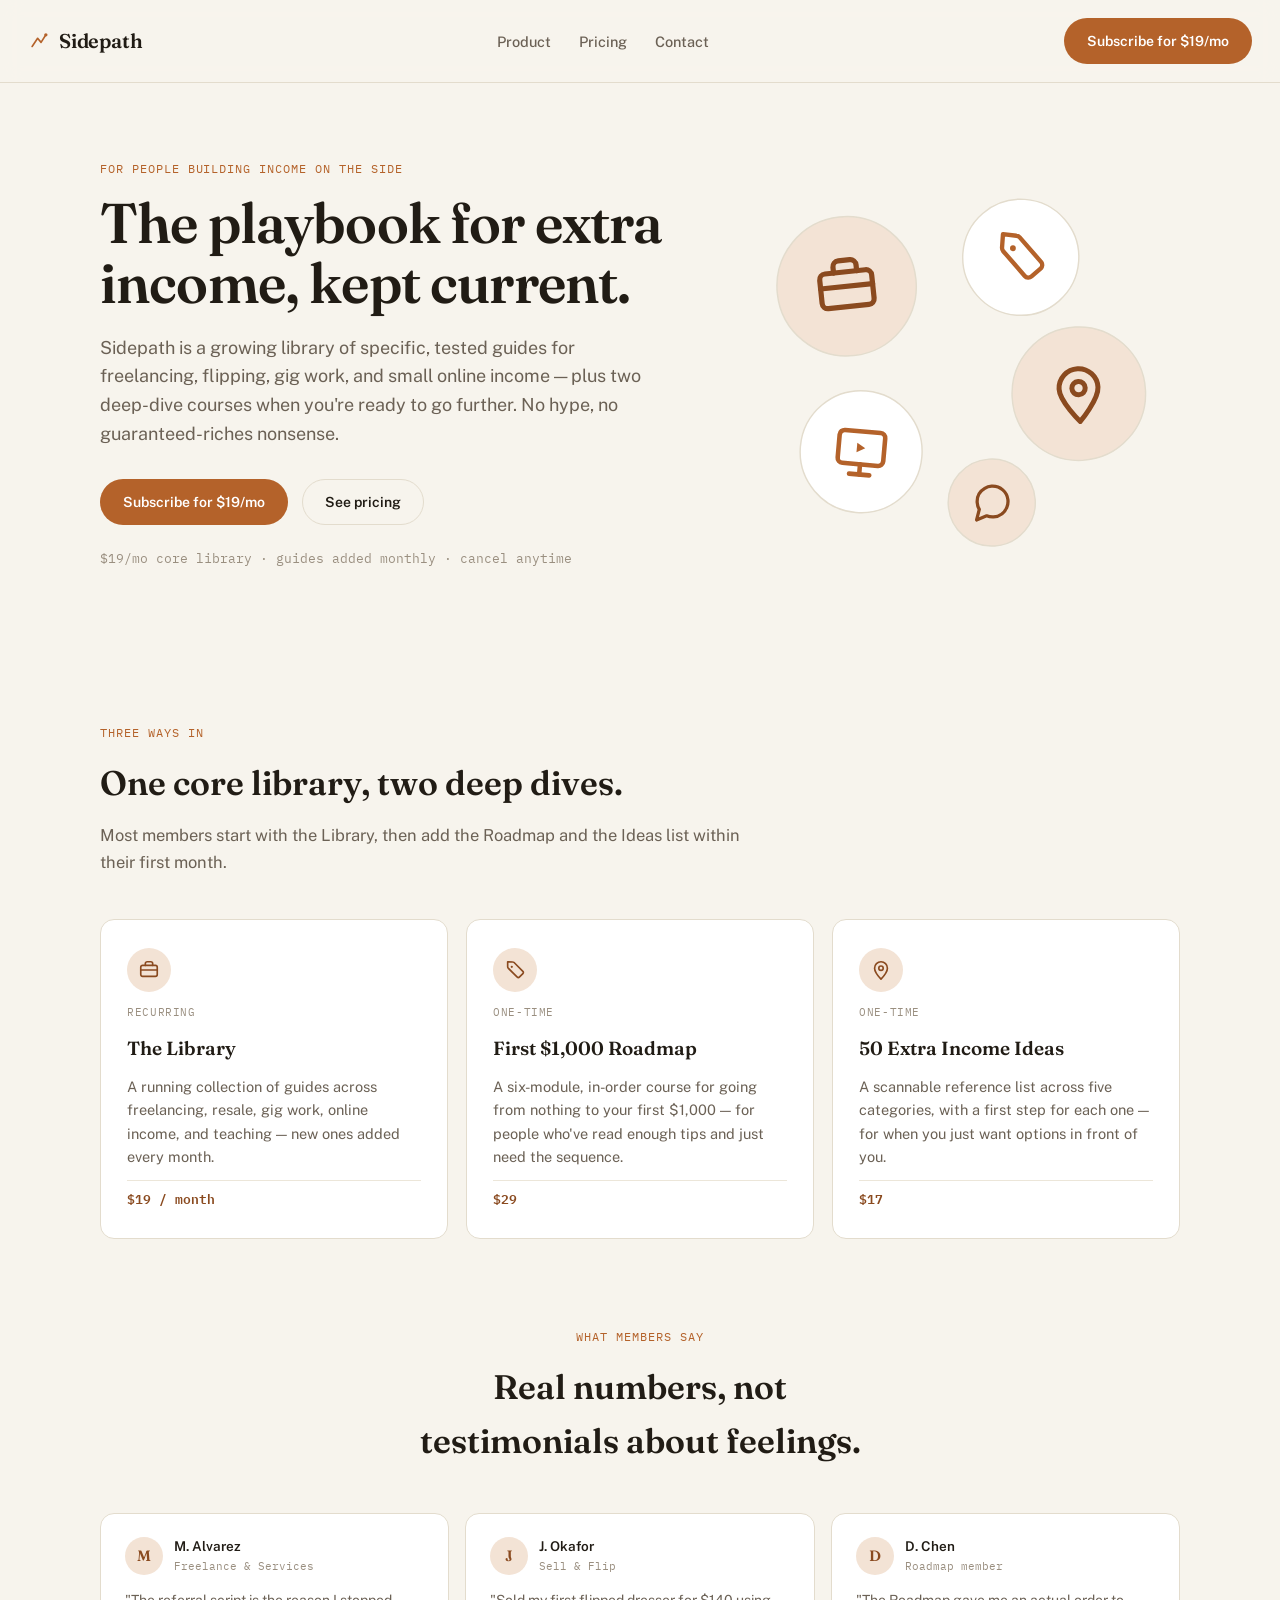
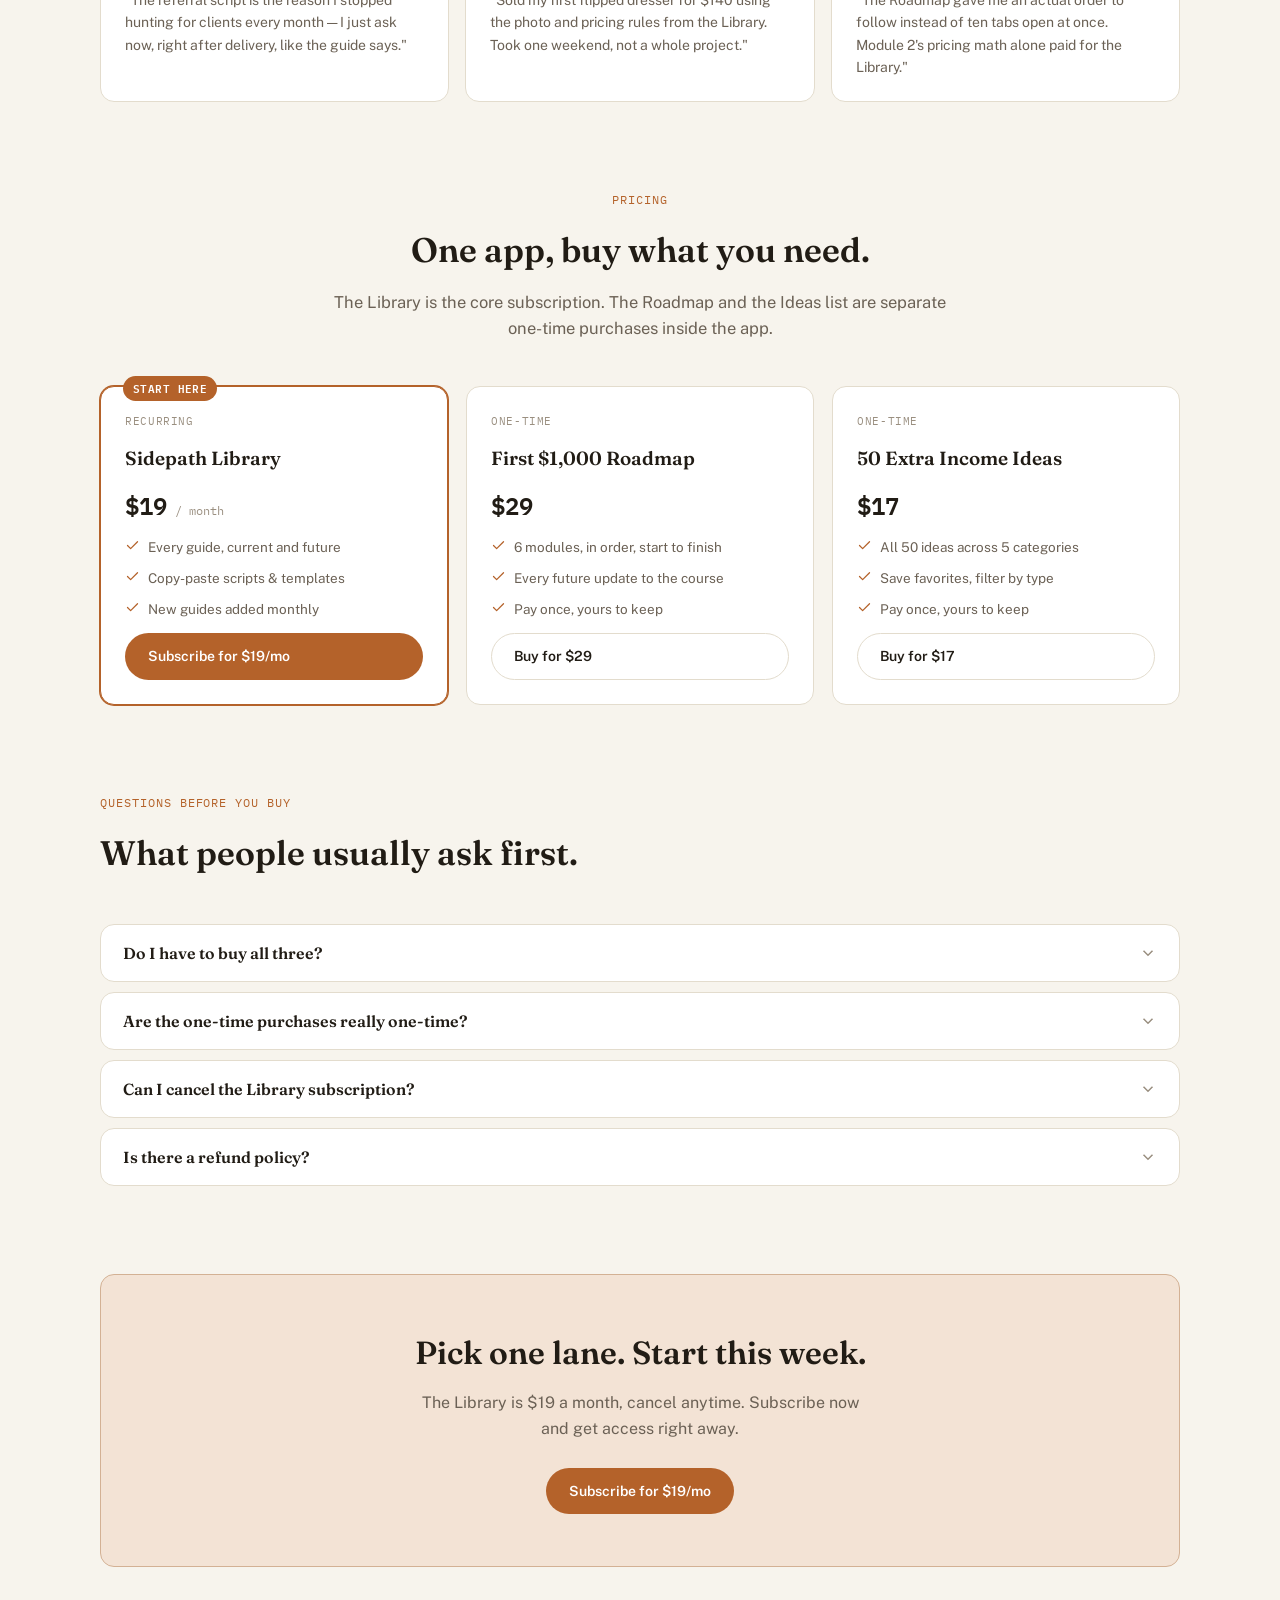
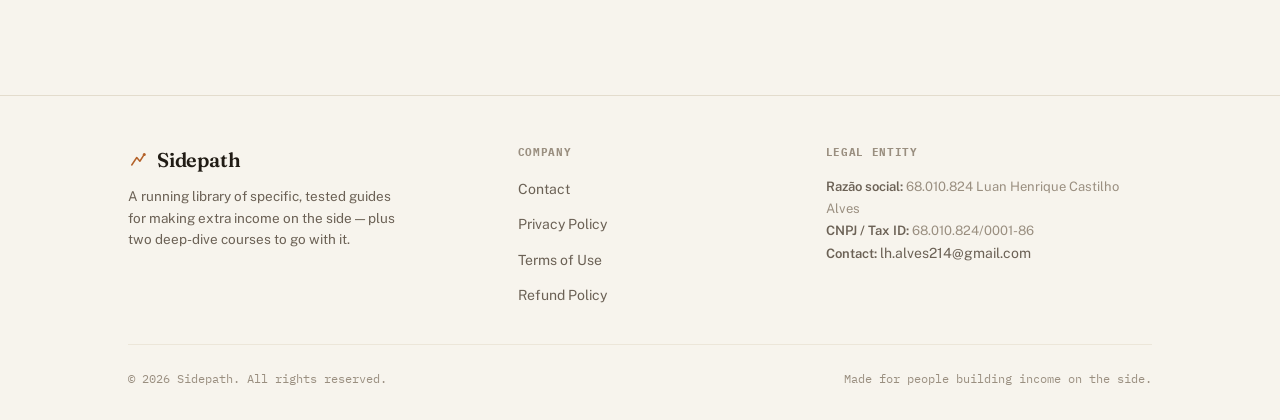
==== commit 16c2b6cd: "Remove all "Open the app" CTAs from the marketing site Every primary CTA (nav, hero, final CTA, and " ====
--- a/index.html
+++ b/index.html
@@ -28,7 +28,7 @@
     <a href="#pricing">Pricing</a>
     <a href="/contact.html">Contact</a>
   </nav>
-  <a href="/app/" class="btn btn-primary">Open the app</a>
+  <a href="https://buy.stripe.com/cNi14pa7e2KK4Mbel30x200" class="btn btn-primary">Subscribe for $19/mo</a>
 </header>
 
 <main>
@@ -39,7 +39,7 @@
       <h1>The playbook for extra income, kept current.</h1>
       <p class="hero-lede">Sidepath is a growing library of specific, tested guides for freelancing, flipping, gig work, and small online income — plus two deep-dive courses when you're ready to go further. No hype, no guaranteed-riches nonsense.</p>
       <div class="hero-cta-row">
-        <a href="/app/" class="btn btn-primary">Open the app</a>
+        <a href="https://buy.stripe.com/cNi14pa7e2KK4Mbel30x200" class="btn btn-primary">Subscribe for $19/mo</a>
         <a href="#pricing" class="btn btn-ghost">See pricing</a>
       </div>
       <span class="hero-note">$19/mo core library &middot; guides added monthly &middot; cancel anytime</span>
@@ -186,8 +186,8 @@
   <section class="shell section" style="padding-top:0">
     <div class="final-cta">
       <h2>Pick one lane. Start this week.</h2>
-      <p>The Library is $19 a month, cancel anytime. Open the app and see what's inside before you commit to anything else.</p>
-      <a href="/app/" class="btn btn-primary">Open the app</a>
+      <p>The Library is $19 a month, cancel anytime. Subscribe now and get access right away.</p>
+      <a href="https://buy.stripe.com/cNi14pa7e2KK4Mbel30x200" class="btn btn-primary">Subscribe for $19/mo</a>
     </div>
   </section>
 
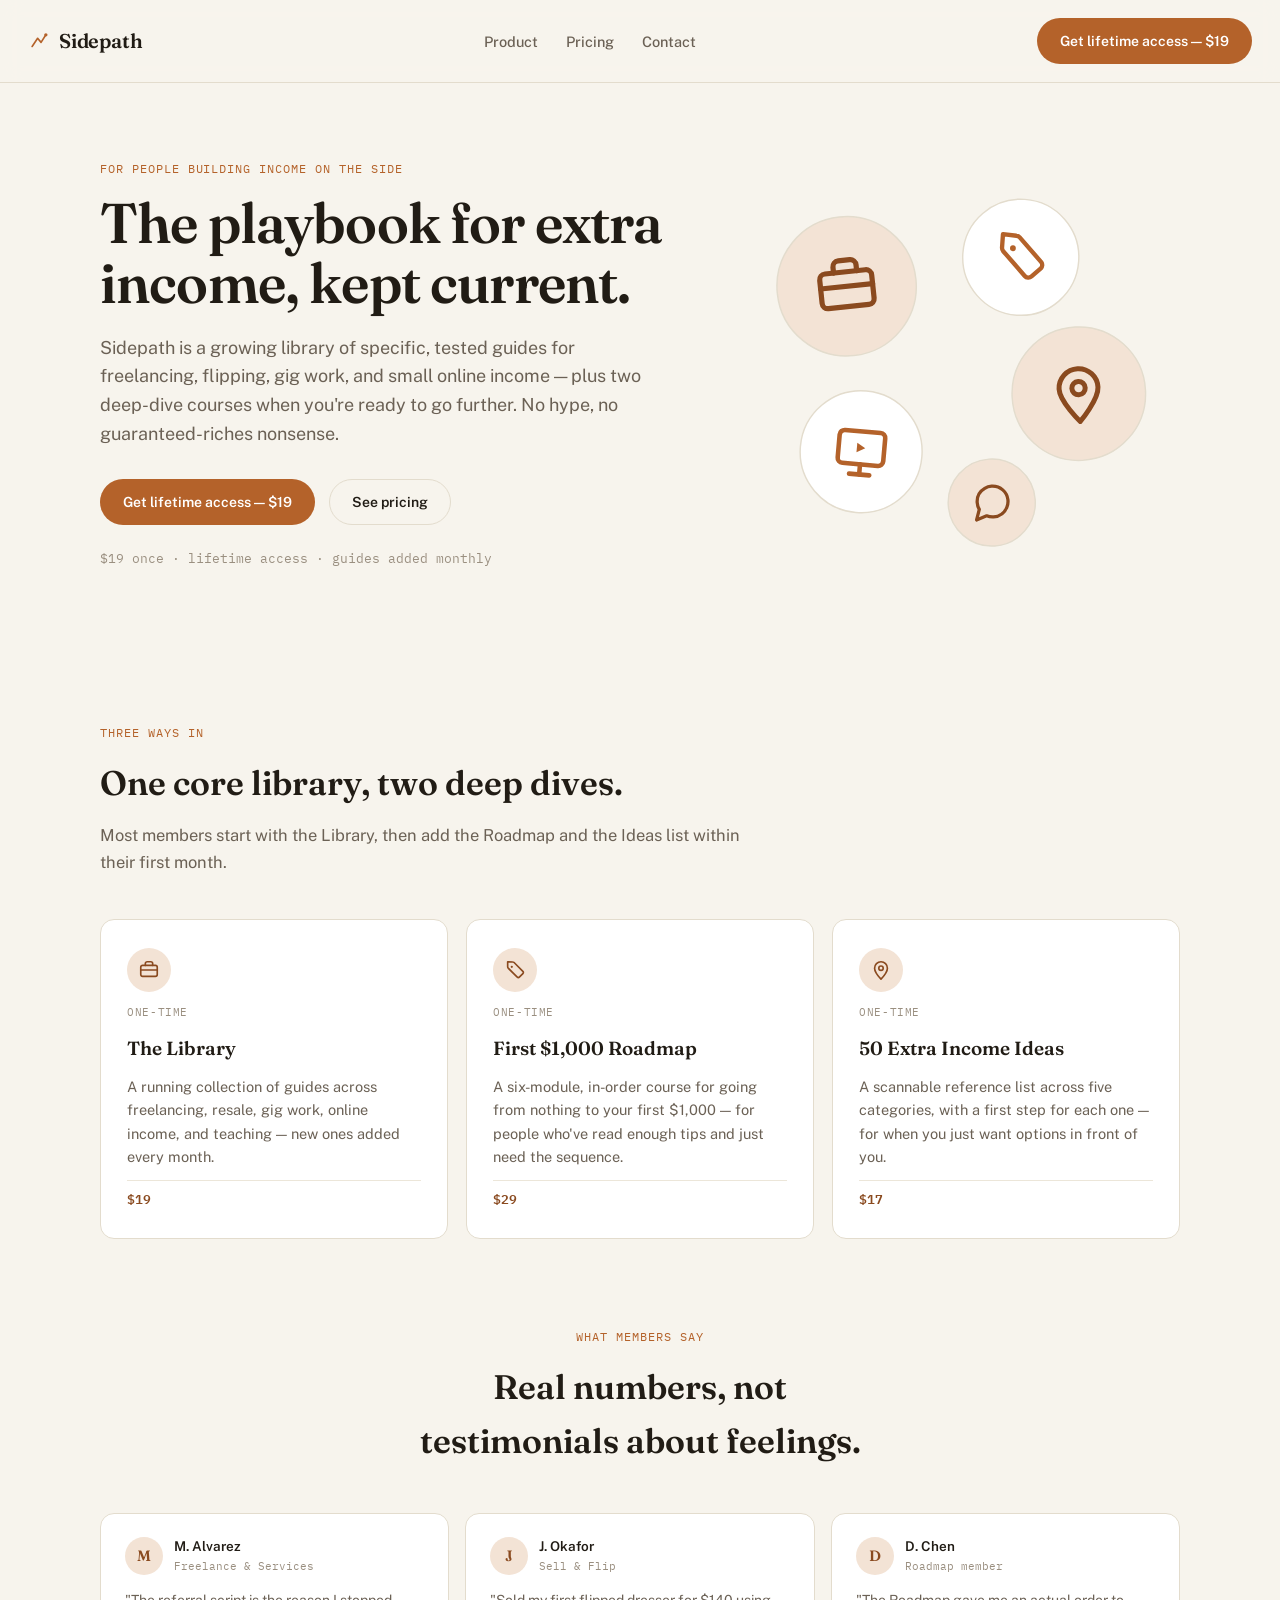
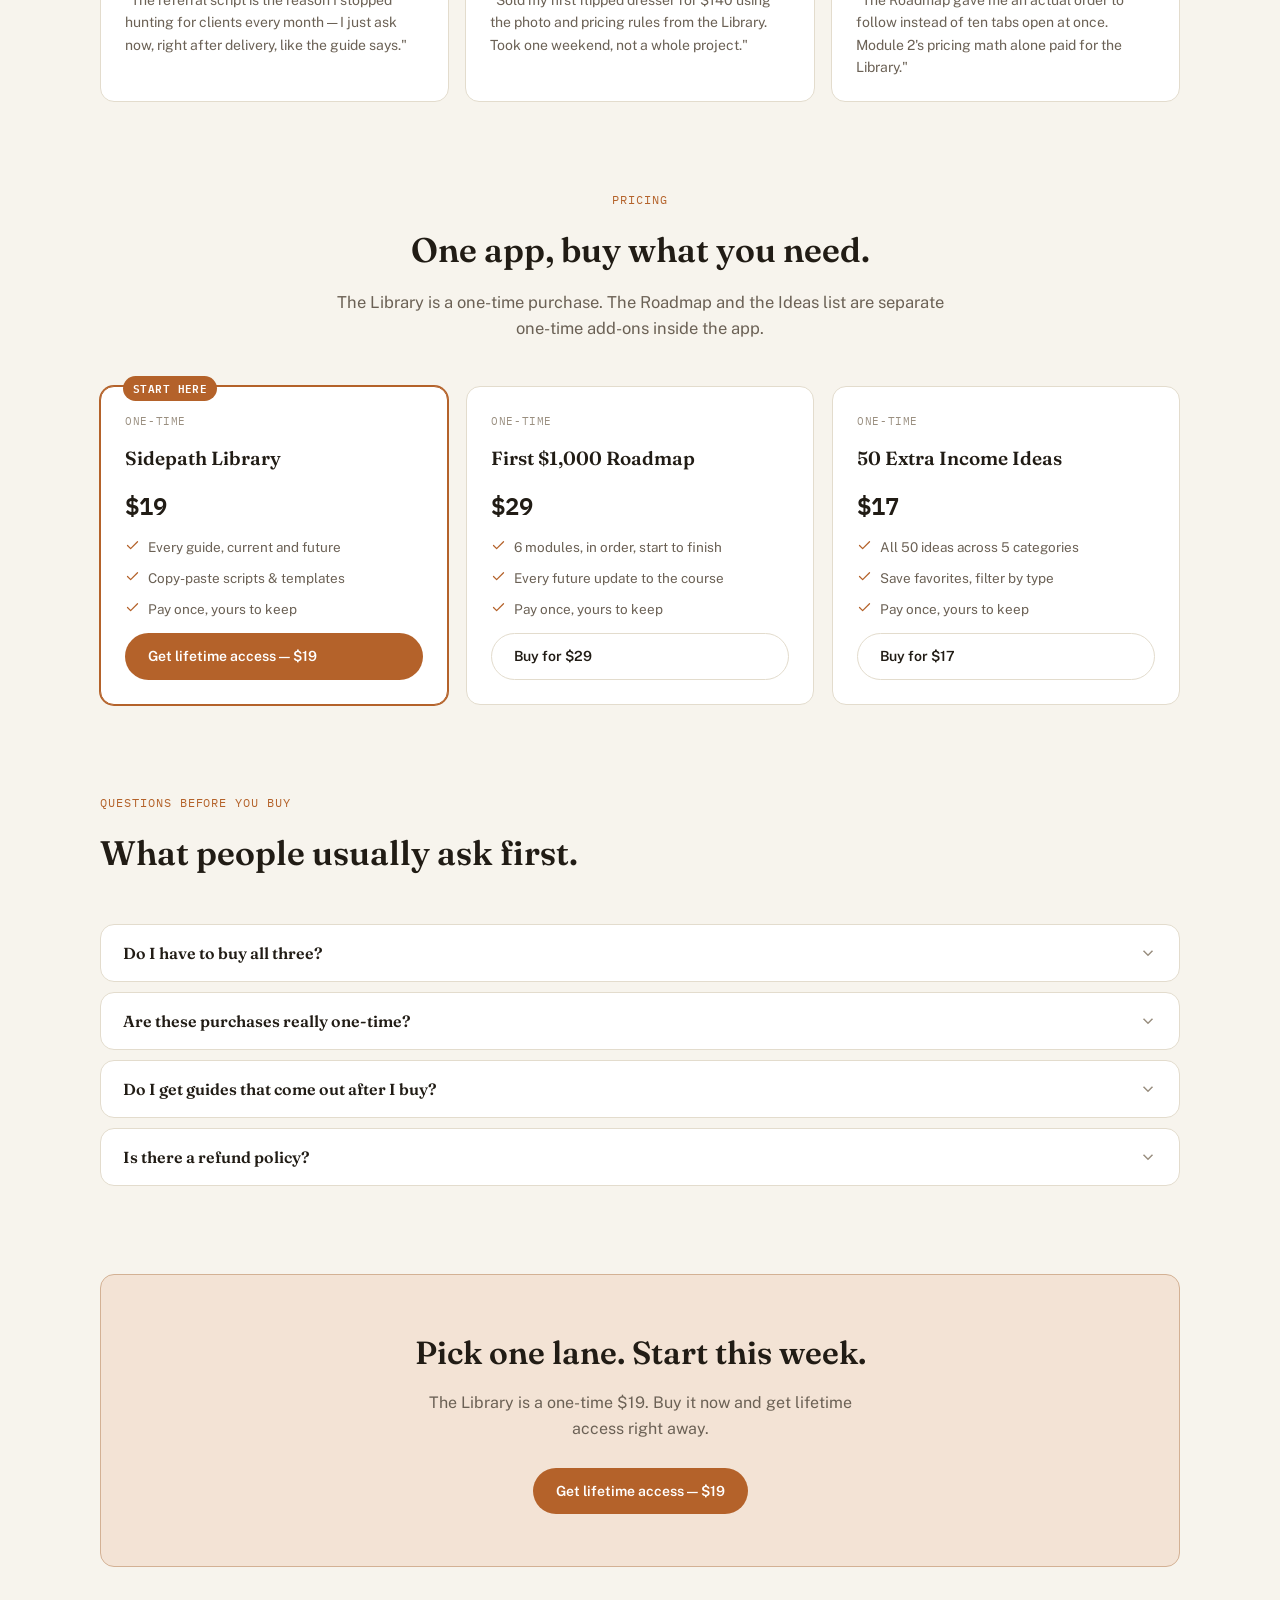
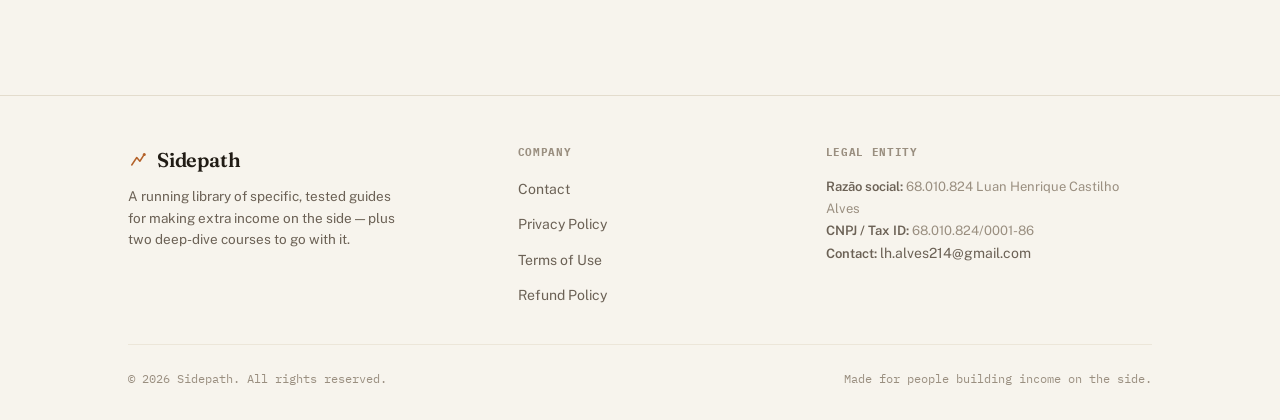
==== commit b9d1323f: "Turn the Library into a one-time lifetime purchase instead of a subscription Same $19 price, but pay" ====
--- a/index.html
+++ b/index.html
@@ -28,7 +28,7 @@
     <a href="#pricing">Pricing</a>
     <a href="/contact.html">Contact</a>
   </nav>
-  <a href="https://buy.stripe.com/cNi14pa7e2KK4Mbel30x200" class="btn btn-primary">Subscribe for $19/mo</a>
+  <a href="https://buy.stripe.com/4gM7sN93a5WW92ra4N0x203" class="btn btn-primary">Get lifetime access — $19</a>
 </header>
 
 <main>
@@ -39,10 +39,10 @@
       <h1>The playbook for extra income, kept current.</h1>
       <p class="hero-lede">Sidepath is a growing library of specific, tested guides for freelancing, flipping, gig work, and small online income — plus two deep-dive courses when you're ready to go further. No hype, no guaranteed-riches nonsense.</p>
       <div class="hero-cta-row">
-        <a href="https://buy.stripe.com/cNi14pa7e2KK4Mbel30x200" class="btn btn-primary">Subscribe for $19/mo</a>
+        <a href="https://buy.stripe.com/4gM7sN93a5WW92ra4N0x203" class="btn btn-primary">Get lifetime access — $19</a>
         <a href="#pricing" class="btn btn-ghost">See pricing</a>
       </div>
-      <span class="hero-note">$19/mo core library &middot; guides added monthly &middot; cancel anytime</span>
+      <span class="hero-note">$19 once &middot; lifetime access &middot; guides added monthly</span>
     </div>
     <svg class="hero-art" viewBox="0 0 320 260" aria-hidden="true">
       <g transform="rotate(-6 90 76)"><circle cx="90" cy="76" r="48" fill="var(--accent-soft)" stroke="var(--line)"/><use href="#icon-freelance" x="66" y="52" width="48" height="48" style="color:var(--accent-strong)"/></g>
@@ -62,10 +62,10 @@
     <div class="pillars-grid">
       <div class="pillar-card">
         <span class="pillar-icon"><svg viewBox="0 0 24 24"><use href="#icon-freelance"/></svg></span>
-        <span class="pillar-kind">Recurring</span>
+        <span class="pillar-kind">One-time</span>
         <h3>The Library</h3>
         <p>A running collection of guides across freelancing, resale, gig work, online income, and teaching — new ones added every month.</p>
-        <span class="pillar-price">$19 / month</span>
+        <span class="pillar-price">$19</span>
       </div>
       <div class="pillar-card">
         <span class="pillar-icon"><svg viewBox="0 0 24 24"><use href="#icon-sell"/></svg></span>
@@ -118,20 +118,20 @@
     <div class="section-head center" style="margin-left:auto;margin-right:auto">
       <div class="eyebrow">Pricing</div>
       <h2>One app, buy what you need.</h2>
-      <p>The Library is the core subscription. The Roadmap and the Ideas list are separate one-time purchases inside the app.</p>
+      <p>The Library is a one-time purchase. The Roadmap and the Ideas list are separate one-time add-ons inside the app.</p>
     </div>
     <div class="pricing-grid">
       <div class="price-card primary">
         <span class="best-for-badge">Start here</span>
-        <span class="price-kind">Recurring</span>
+        <span class="price-kind">One-time</span>
         <span class="price-name">Sidepath Library</span>
-        <div class="price-figures"><span class="price-full">$19</span><span class="price-period">/ month</span></div>
+        <div class="price-figures"><span class="price-full">$19</span></div>
         <ul class="price-features">
           <li><svg viewBox="0 0 24 24"><use href="#icon-check"/></svg>Every guide, current and future</li>
           <li><svg viewBox="0 0 24 24"><use href="#icon-check"/></svg>Copy-paste scripts &amp; templates</li>
-          <li><svg viewBox="0 0 24 24"><use href="#icon-check"/></svg>New guides added monthly</li>
-        </ul>
-        <a href="https://buy.stripe.com/cNi14pa7e2KK4Mbel30x200" class="btn btn-primary">Subscribe for $19/mo</a>
+          <li><svg viewBox="0 0 24 24"><use href="#icon-check"/></svg>Pay once, yours to keep</li>
+        </ul>
+        <a href="https://buy.stripe.com/4gM7sN93a5WW92ra4N0x203" class="btn btn-primary">Get lifetime access — $19</a>
       </div>
       <div class="price-card">
         <span class="price-kind">One-time</span>
@@ -166,15 +166,15 @@
     <div class="faq-list">
       <div class="faq-item">
         <button class="faq-question"><span>Do I have to buy all three?</span><svg class="chev" viewBox="0 0 24 24" width="18" height="18" fill="none" stroke="currentColor" stroke-width="2"><polyline points="6 9 12 15 18 9"/></svg></button>
-        <div class="faq-answer"><p>No. The Library alone works on its own for $19/month. The Roadmap and the Ideas list are optional add-ons — buy either one whenever you actually want it, or never.</p></div>
-      </div>
-      <div class="faq-item">
-        <button class="faq-question"><span>Are the one-time purchases really one-time?</span><svg class="chev" viewBox="0 0 24 24" width="18" height="18" fill="none" stroke="currentColor" stroke-width="2"><polyline points="6 9 12 15 18 9"/></svg></button>
-        <div class="faq-answer"><p>Yes. Pay once for the Roadmap or the Ideas list and they're yours to keep — no recurring charge, no expiration.</p></div>
-      </div>
-      <div class="faq-item">
-        <button class="faq-question"><span>Can I cancel the Library subscription?</span><svg class="chev" viewBox="0 0 24 24" width="18" height="18" fill="none" stroke="currentColor" stroke-width="2"><polyline points="6 9 12 15 18 9"/></svg></button>
-        <div class="faq-answer"><p>Anytime, from inside the app — no retention calls, no hoops. Canceling only affects the Library; any Roadmap or Ideas purchase stays unlocked.</p></div>
+        <div class="faq-answer"><p>No. The Library alone works on its own for $19. The Roadmap and the Ideas list are optional add-ons — buy either one whenever you actually want it, or never.</p></div>
+      </div>
+      <div class="faq-item">
+        <button class="faq-question"><span>Are these purchases really one-time?</span><svg class="chev" viewBox="0 0 24 24" width="18" height="18" fill="none" stroke="currentColor" stroke-width="2"><polyline points="6 9 12 15 18 9"/></svg></button>
+        <div class="faq-answer"><p>Yes. Pay once for the Library, the Roadmap, or the Ideas list and they're yours to keep — no recurring charge, no expiration.</p></div>
+      </div>
+      <div class="faq-item">
+        <button class="faq-question"><span>Do I get guides that come out after I buy?</span><svg class="chev" viewBox="0 0 24 24" width="18" height="18" fill="none" stroke="currentColor" stroke-width="2"><polyline points="6 9 12 15 18 9"/></svg></button>
+        <div class="faq-answer"><p>Yes. Buying the Library once gets you every guide added from that point on too, at no extra charge — it's lifetime access, not a snapshot.</p></div>
       </div>
       <div class="faq-item">
         <button class="faq-question"><span>Is there a refund policy?</span><svg class="chev" viewBox="0 0 24 24" width="18" height="18" fill="none" stroke="currentColor" stroke-width="2"><polyline points="6 9 12 15 18 9"/></svg></button>
@@ -186,8 +186,8 @@
   <section class="shell section" style="padding-top:0">
     <div class="final-cta">
       <h2>Pick one lane. Start this week.</h2>
-      <p>The Library is $19 a month, cancel anytime. Subscribe now and get access right away.</p>
-      <a href="https://buy.stripe.com/cNi14pa7e2KK4Mbel30x200" class="btn btn-primary">Subscribe for $19/mo</a>
+      <p>The Library is a one-time $19. Buy it now and get lifetime access right away.</p>
+      <a href="https://buy.stripe.com/4gM7sN93a5WW92ra4N0x203" class="btn btn-primary">Get lifetime access — $19</a>
     </div>
   </section>
 
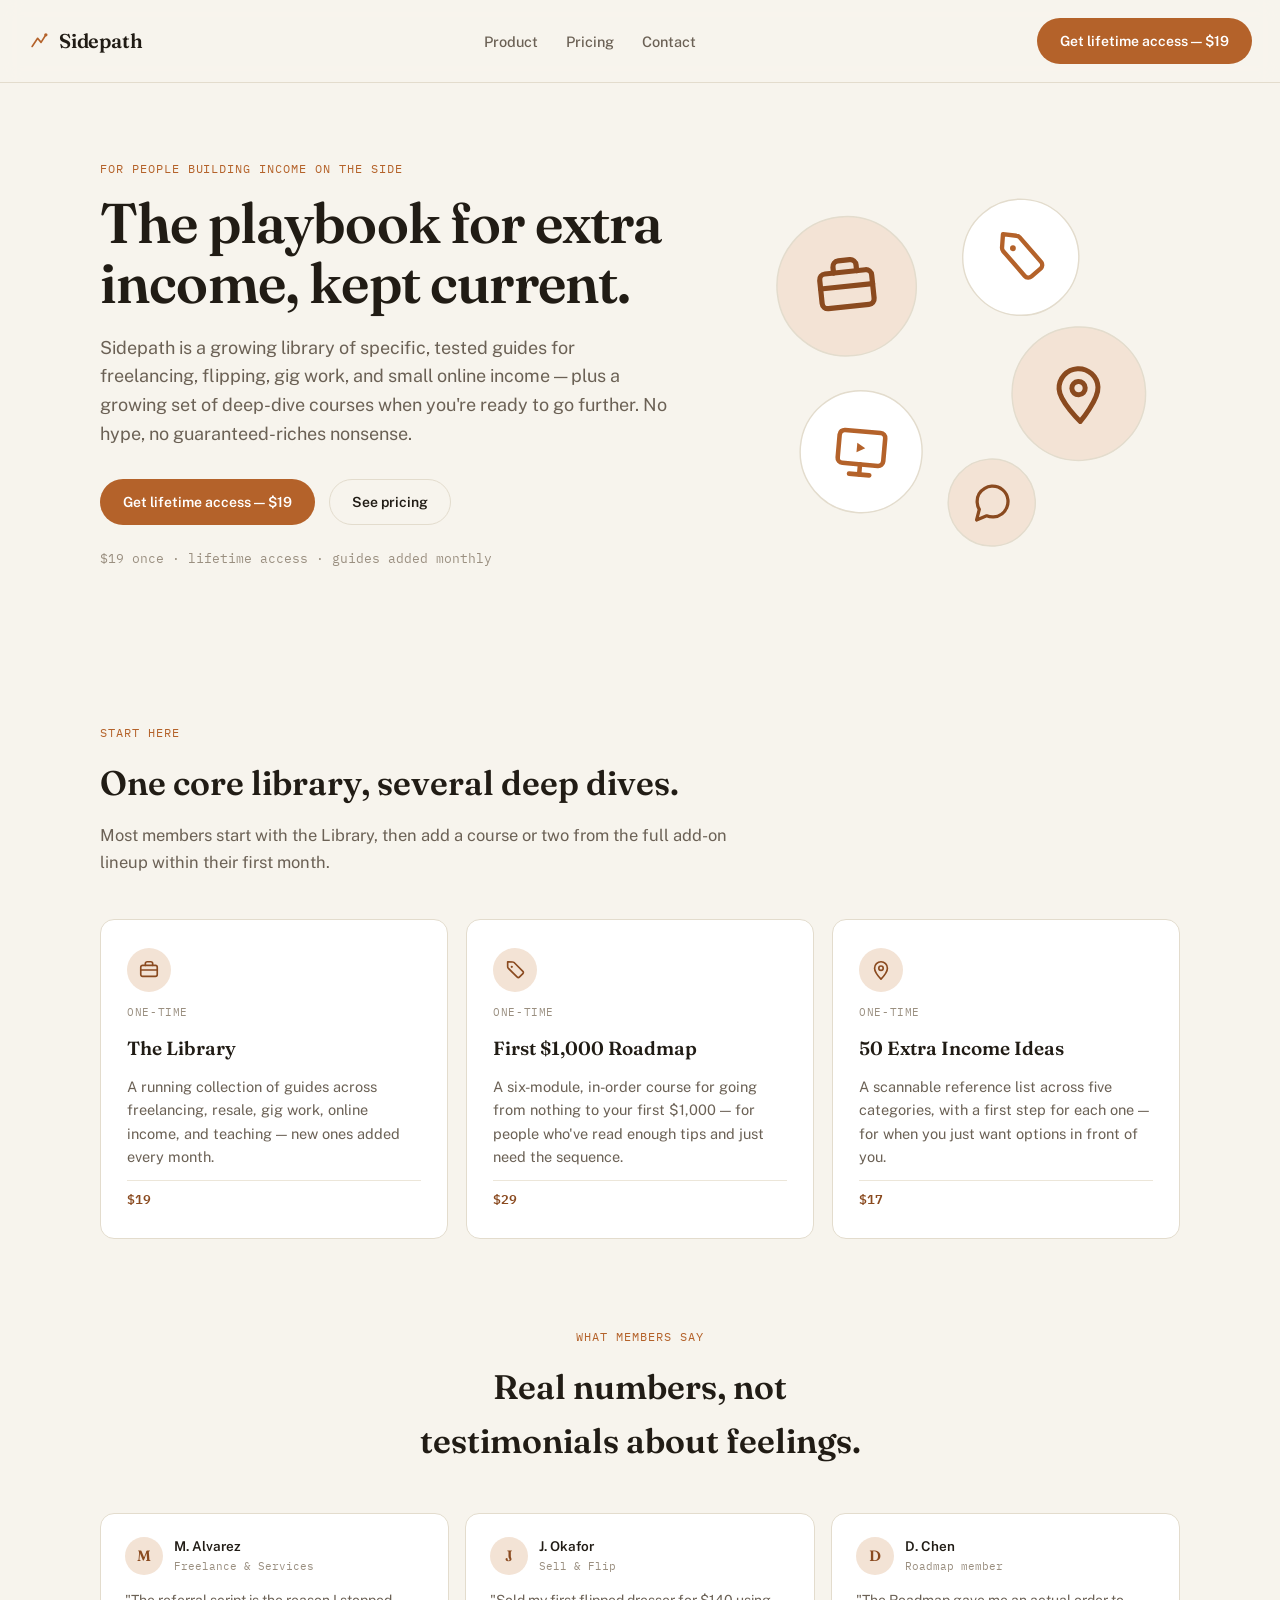
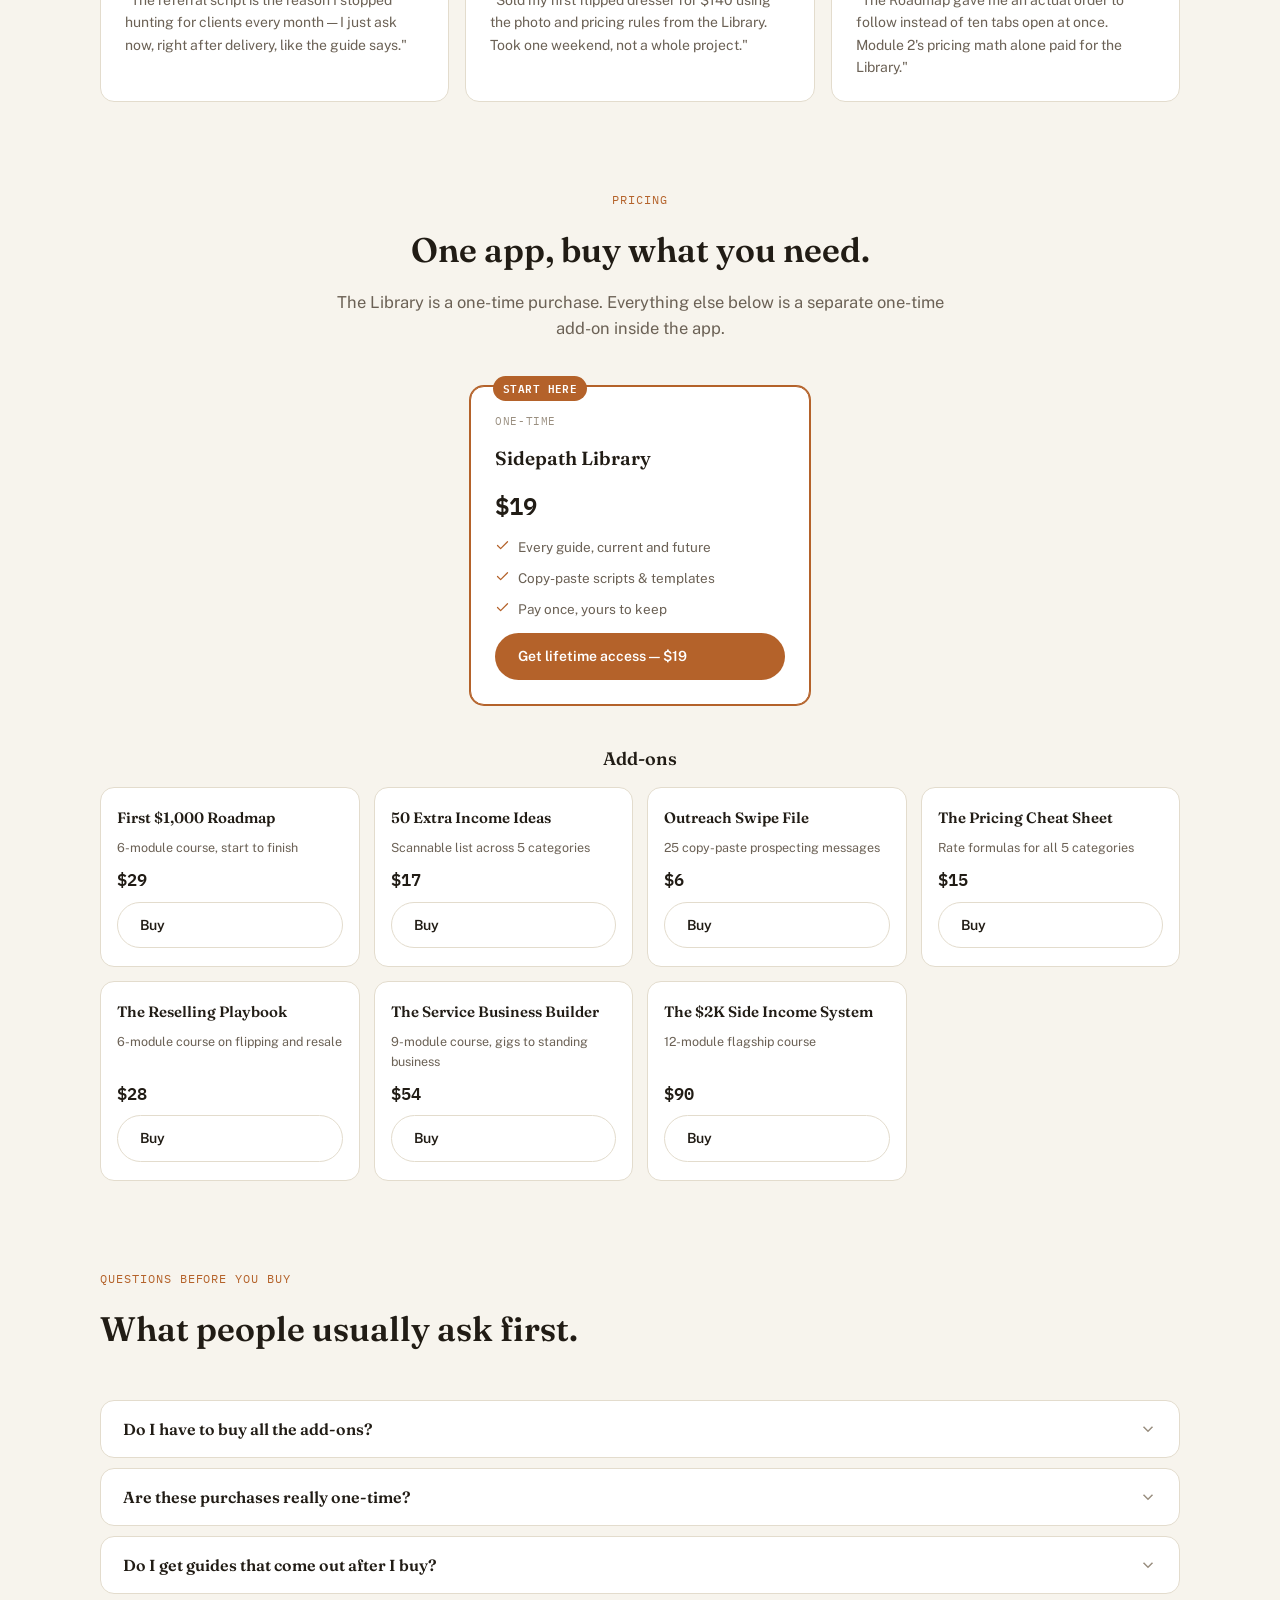
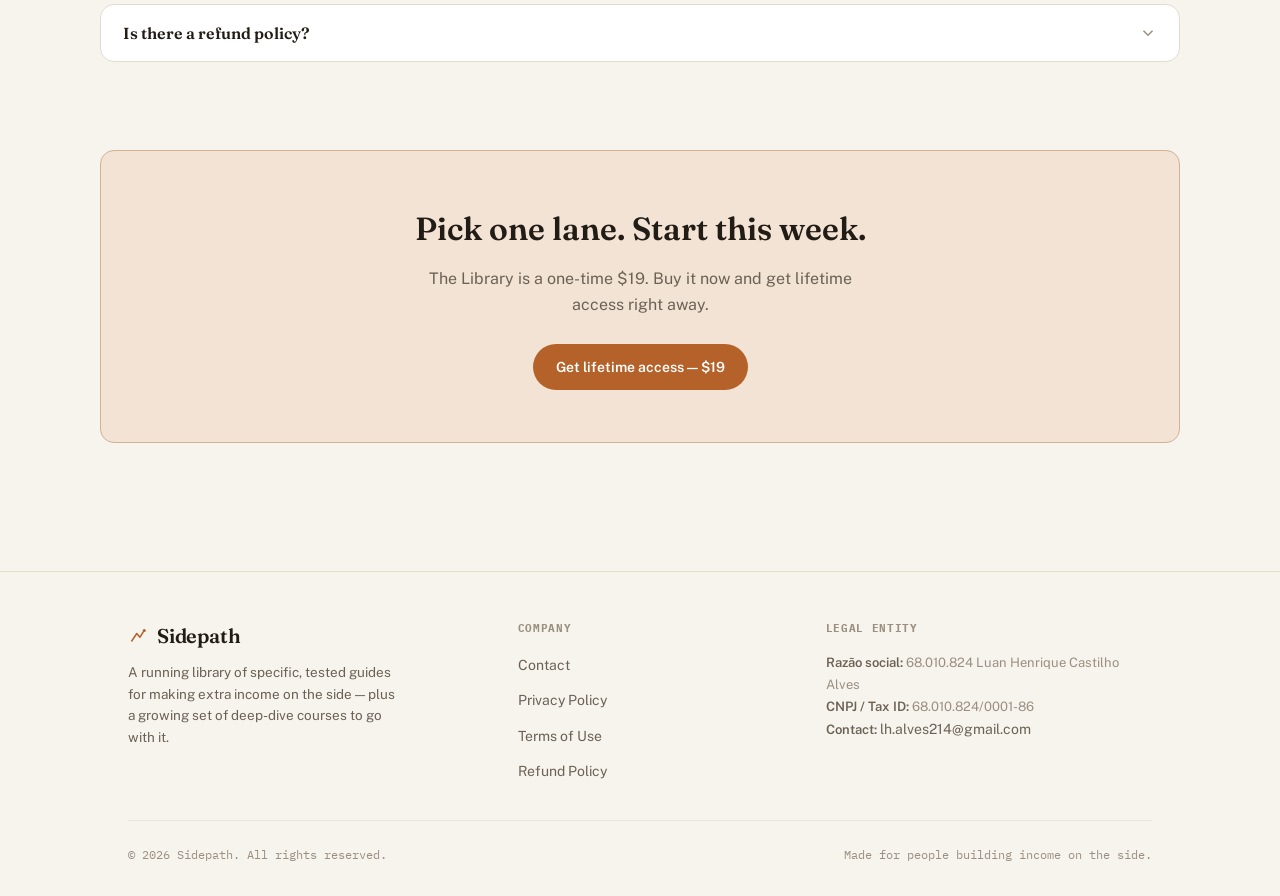
==== commit a55d6b8b: "Add 5 new one-time add-ons and an Add-ons hub to organize them Adds Outreach Swipe File ($6), The Pr" ====
--- a/index.html
+++ b/index.html
@@ -4,7 +4,7 @@
 <meta charset="UTF-8">
 <meta name="viewport" content="width=device-width, initial-scale=1.0">
 <title>Sidepath — Extra Income, Explained</title>
-<meta name="description" content="A running library of specific, tested guides for making extra income on the side — plus two deep-dive courses. No hype, updated monthly.">
+<meta name="description" content="A running library of specific, tested guides for making extra income on the side — plus a growing set of deep-dive courses. No hype, updated monthly.">
 <link rel="stylesheet" href="/marketing.css">
 </head>
 <body>
@@ -37,7 +37,7 @@
     <div>
       <div class="eyebrow">For people building income on the side</div>
       <h1>The playbook for extra income, kept current.</h1>
-      <p class="hero-lede">Sidepath is a growing library of specific, tested guides for freelancing, flipping, gig work, and small online income — plus two deep-dive courses when you're ready to go further. No hype, no guaranteed-riches nonsense.</p>
+      <p class="hero-lede">Sidepath is a growing library of specific, tested guides for freelancing, flipping, gig work, and small online income — plus a growing set of deep-dive courses when you're ready to go further. No hype, no guaranteed-riches nonsense.</p>
       <div class="hero-cta-row">
         <a href="https://buy.stripe.com/4gM7sN93a5WW92ra4N0x203" class="btn btn-primary">Get lifetime access — $19</a>
         <a href="#pricing" class="btn btn-ghost">See pricing</a>
@@ -55,9 +55,9 @@
 
   <section class="shell section" id="product">
     <div class="section-head">
-      <div class="eyebrow">Three ways in</div>
-      <h2>One core library, two deep dives.</h2>
-      <p>Most members start with the Library, then add the Roadmap and the Ideas list within their first month.</p>
+      <div class="eyebrow">Start here</div>
+      <h2>One core library, several deep dives.</h2>
+      <p>Most members start with the Library, then add a course or two from the full add-on lineup within their first month.</p>
     </div>
     <div class="pillars-grid">
       <div class="pillar-card">
@@ -118,9 +118,9 @@
     <div class="section-head center" style="margin-left:auto;margin-right:auto">
       <div class="eyebrow">Pricing</div>
       <h2>One app, buy what you need.</h2>
-      <p>The Library is a one-time purchase. The Roadmap and the Ideas list are separate one-time add-ons inside the app.</p>
-    </div>
-    <div class="pricing-grid">
+      <p>The Library is a one-time purchase. Everything else below is a separate one-time add-on inside the app.</p>
+    </div>
+    <div class="pricing-grid pricing-grid-single">
       <div class="price-card primary">
         <span class="best-for-badge">Start here</span>
         <span class="price-kind">One-time</span>
@@ -133,27 +133,51 @@
         </ul>
         <a href="https://buy.stripe.com/4gM7sN93a5WW92ra4N0x203" class="btn btn-primary">Get lifetime access — $19</a>
       </div>
-      <div class="price-card">
-        <span class="price-kind">One-time</span>
-        <span class="price-name">First $1,000 Roadmap</span>
-        <div class="price-figures"><span class="price-full">$29</span></div>
-        <ul class="price-features">
-          <li><svg viewBox="0 0 24 24"><use href="#icon-check"/></svg>6 modules, in order, start to finish</li>
-          <li><svg viewBox="0 0 24 24"><use href="#icon-check"/></svg>Every future update to the course</li>
-          <li><svg viewBox="0 0 24 24"><use href="#icon-check"/></svg>Pay once, yours to keep</li>
-        </ul>
-        <a href="https://buy.stripe.com/14AfZj7Z60CCguTel30x201" class="btn btn-ghost">Buy for $29</a>
-      </div>
-      <div class="price-card">
-        <span class="price-kind">One-time</span>
-        <span class="price-name">50 Extra Income Ideas</span>
-        <div class="price-figures"><span class="price-full">$17</span></div>
-        <ul class="price-features">
-          <li><svg viewBox="0 0 24 24"><use href="#icon-check"/></svg>All 50 ideas across 5 categories</li>
-          <li><svg viewBox="0 0 24 24"><use href="#icon-check"/></svg>Save favorites, filter by type</li>
-          <li><svg viewBox="0 0 24 24"><use href="#icon-check"/></svg>Pay once, yours to keep</li>
-        </ul>
-        <a href="https://buy.stripe.com/3cI28ta7efxw2E37WF0x202" class="btn btn-ghost">Buy for $17</a>
+    </div>
+
+    <h3 class="addon-grid-heading">Add-ons</h3>
+    <div class="addon-grid">
+      <div class="addon-card">
+        <span class="addon-card-name">First $1,000 Roadmap</span>
+        <span class="addon-card-desc">6-module course, start to finish</span>
+        <span class="addon-card-price">$29</span>
+        <a href="https://buy.stripe.com/14AfZj7Z60CCguTel30x201" class="btn btn-ghost btn-small">Buy</a>
+      </div>
+      <div class="addon-card">
+        <span class="addon-card-name">50 Extra Income Ideas</span>
+        <span class="addon-card-desc">Scannable list across 5 categories</span>
+        <span class="addon-card-price">$17</span>
+        <a href="https://buy.stripe.com/3cI28ta7efxw2E37WF0x202" class="btn btn-ghost btn-small">Buy</a>
+      </div>
+      <div class="addon-card">
+        <span class="addon-card-name">Outreach Swipe File</span>
+        <span class="addon-card-desc">25 copy-paste prospecting messages</span>
+        <span class="addon-card-price">$6</span>
+        <a href="https://buy.stripe.com/8x2cN73IQadc5Qf6SB0x204" class="btn btn-ghost btn-small">Buy</a>
+      </div>
+      <div class="addon-card">
+        <span class="addon-card-name">The Pricing Cheat Sheet</span>
+        <span class="addon-card-desc">Rate formulas for all 5 categories</span>
+        <span class="addon-card-price">$15</span>
+        <a href="https://buy.stripe.com/7sYbJ36V25WWceDb8R0x205" class="btn btn-ghost btn-small">Buy</a>
+      </div>
+      <div class="addon-card">
+        <span class="addon-card-name">The Reselling Playbook</span>
+        <span class="addon-card-desc">6-module course on flipping and resale</span>
+        <span class="addon-card-price">$28</span>
+        <a href="https://buy.stripe.com/4gM9AVenuetsguTa4N0x206" class="btn btn-ghost btn-small">Buy</a>
+      </div>
+      <div class="addon-card">
+        <span class="addon-card-name">The Service Business Builder</span>
+        <span class="addon-card-desc">9-module course, gigs to standing business</span>
+        <span class="addon-card-price">$54</span>
+        <a href="https://buy.stripe.com/cNi28tbbi2KKdiH6SB0x207" class="btn btn-ghost btn-small">Buy</a>
+      </div>
+      <div class="addon-card">
+        <span class="addon-card-name">The $2K Side Income System</span>
+        <span class="addon-card-desc">12-module flagship course</span>
+        <span class="addon-card-price">$90</span>
+        <a href="https://buy.stripe.com/fZufZj1AI0CCfqP4Kt0x208" class="btn btn-ghost btn-small">Buy</a>
       </div>
     </div>
   </section>
@@ -165,12 +189,12 @@
     </div>
     <div class="faq-list">
       <div class="faq-item">
-        <button class="faq-question"><span>Do I have to buy all three?</span><svg class="chev" viewBox="0 0 24 24" width="18" height="18" fill="none" stroke="currentColor" stroke-width="2"><polyline points="6 9 12 15 18 9"/></svg></button>
-        <div class="faq-answer"><p>No. The Library alone works on its own for $19. The Roadmap and the Ideas list are optional add-ons — buy either one whenever you actually want it, or never.</p></div>
+        <button class="faq-question"><span>Do I have to buy all the add-ons?</span><svg class="chev" viewBox="0 0 24 24" width="18" height="18" fill="none" stroke="currentColor" stroke-width="2"><polyline points="6 9 12 15 18 9"/></svg></button>
+        <div class="faq-answer"><p>No. The Library alone works on its own for $19. Every add-on is optional — buy whichever ones you actually want, whenever you want them, or never.</p></div>
       </div>
       <div class="faq-item">
         <button class="faq-question"><span>Are these purchases really one-time?</span><svg class="chev" viewBox="0 0 24 24" width="18" height="18" fill="none" stroke="currentColor" stroke-width="2"><polyline points="6 9 12 15 18 9"/></svg></button>
-        <div class="faq-answer"><p>Yes. Pay once for the Library, the Roadmap, or the Ideas list and they're yours to keep — no recurring charge, no expiration.</p></div>
+        <div class="faq-answer"><p>Yes. Pay once for the Library or any add-on and it's yours to keep — no recurring charge, no expiration.</p></div>
       </div>
       <div class="faq-item">
         <button class="faq-question"><span>Do I get guides that come out after I buy?</span><svg class="chev" viewBox="0 0 24 24" width="18" height="18" fill="none" stroke="currentColor" stroke-width="2"><polyline points="6 9 12 15 18 9"/></svg></button>
@@ -201,7 +225,7 @@
           <svg width="20" height="20" viewBox="0 0 32 32" aria-hidden="true"><path d="M6 24 L14 12 L19 18 L26 7" fill="none" stroke="currentColor" stroke-width="2.4" stroke-linecap="round" stroke-linejoin="round"/><circle cx="26" cy="7" r="2.4" fill="currentColor"/></svg>
           <span class="brand-name">Sidepath</span>
         </a>
-        <p>A running library of specific, tested guides for making extra income on the side — plus two deep-dive courses to go with it.</p>
+        <p>A running library of specific, tested guides for making extra income on the side — plus a growing set of deep-dive courses to go with it.</p>
       </div>
       <div class="footer-col">
         <h4>Company</h4>
--- a/marketing.css
+++ b/marketing.css
@@ -418,6 +418,70 @@
 
 .price-features svg { width: 15px; height: 15px; flex-shrink: 0; margin-top: 1px; color: var(--accent); }
 
+.pricing-grid-single {
+  grid-template-columns: minmax(0, 340px);
+  justify-content: center;
+}
+
+@media (max-width: 820px) {
+  .pricing-grid-single { grid-template-columns: 1fr; }
+}
+
+/* ---------- Add-on grid (compact cards) ---------- */
+
+.addon-grid-heading {
+  margin-top: 40px;
+  margin-bottom: 14px;
+  font-family: 'Fraunces', Georgia, serif;
+  font-weight: 600;
+  font-size: 18px;
+  text-align: center;
+}
+
+.addon-grid {
+  display: grid;
+  grid-template-columns: repeat(4, 1fr);
+  gap: 14px;
+}
+
+@media (max-width: 900px) {
+  .addon-grid { grid-template-columns: repeat(2, 1fr); }
+}
+
+@media (max-width: 520px) {
+  .addon-grid { grid-template-columns: 1fr; }
+}
+
+.addon-card {
+  background: var(--paper-raised);
+  border: 1px solid var(--line);
+  border-radius: var(--radius);
+  padding: 18px 16px;
+  display: flex;
+  flex-direction: column;
+  gap: 8px;
+}
+
+.addon-card-name {
+  font-family: 'Fraunces', Georgia, serif;
+  font-weight: 600;
+  font-size: 15px;
+}
+
+.addon-card-desc {
+  font-size: 12.5px;
+  color: var(--ink-soft);
+  flex-grow: 1;
+}
+
+.addon-card-price {
+  font-family: 'IBM Plex Mono', monospace;
+  font-weight: 600;
+  font-size: 17px;
+}
+
+.addon-card .btn { text-align: center; }
+
 /* ---------- FAQ ---------- */
 
 .faq-list { display: flex; flex-direction: column; gap: 10px; }
